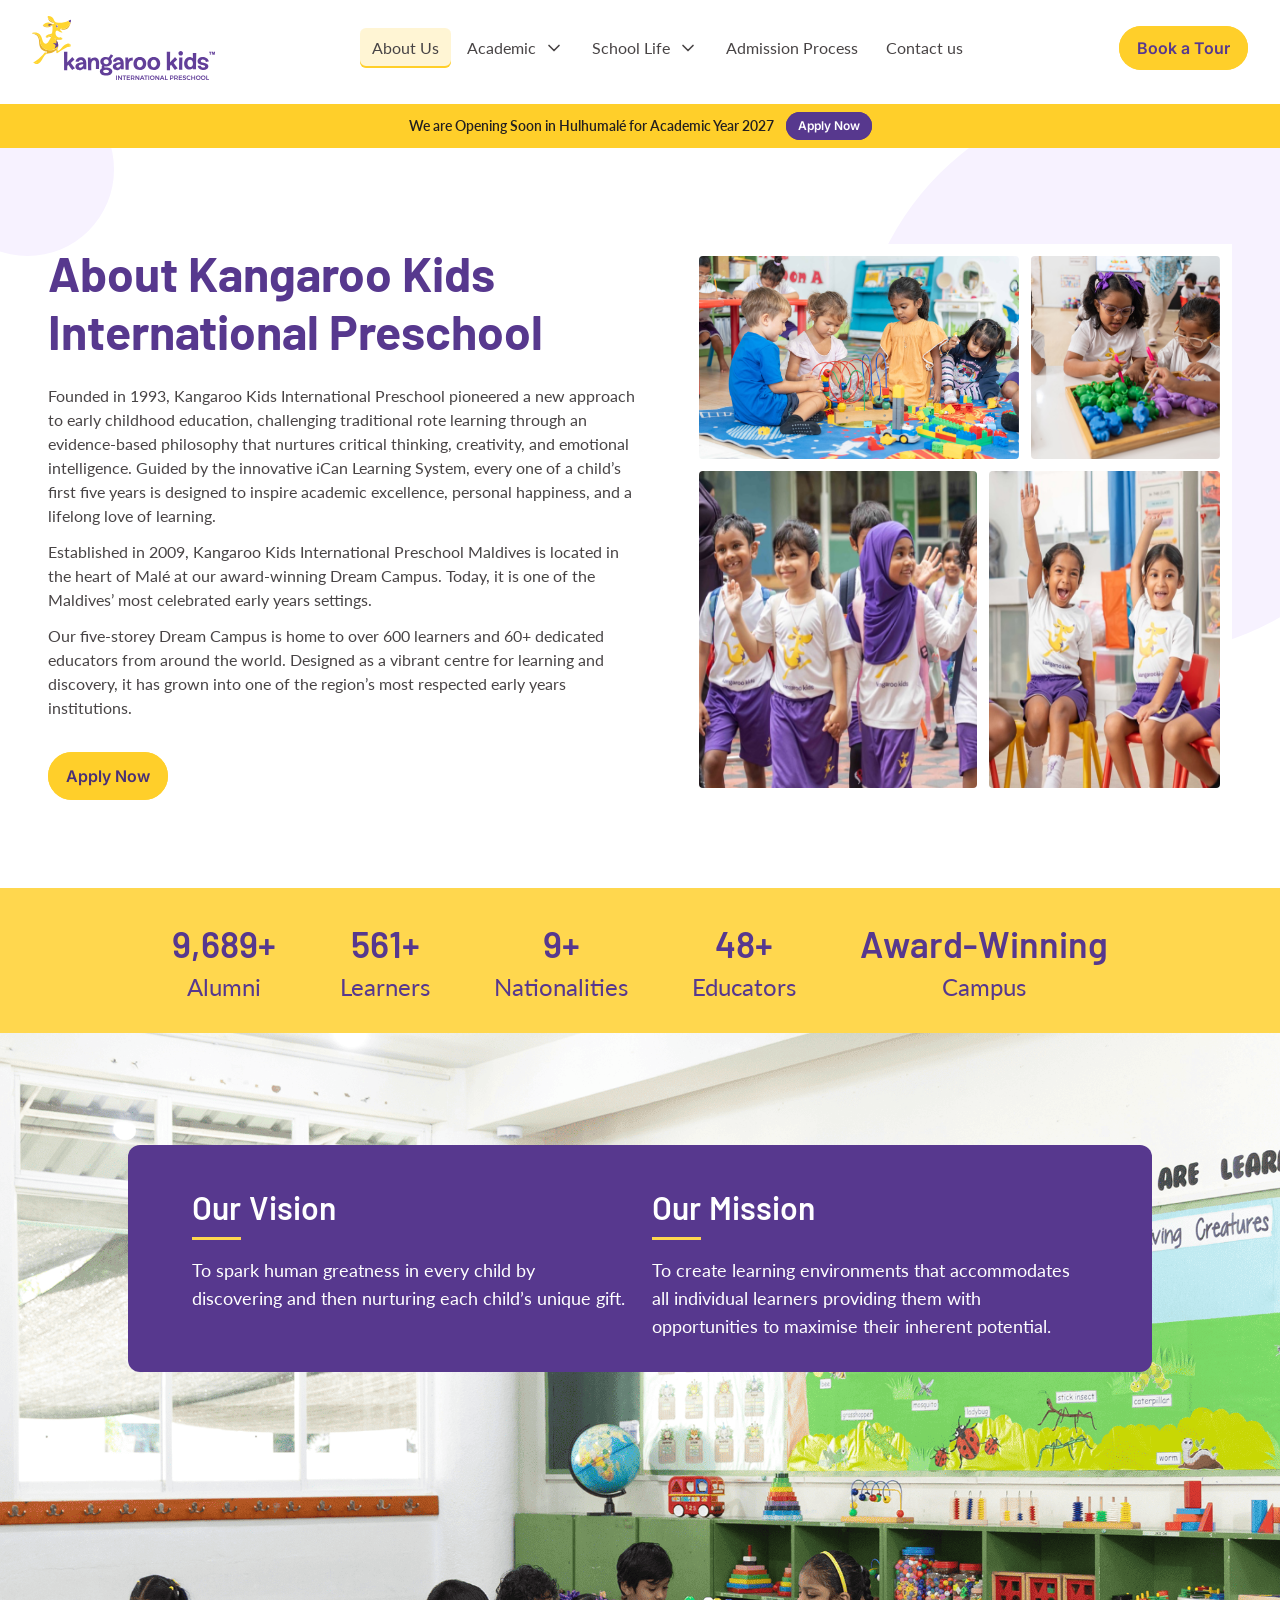
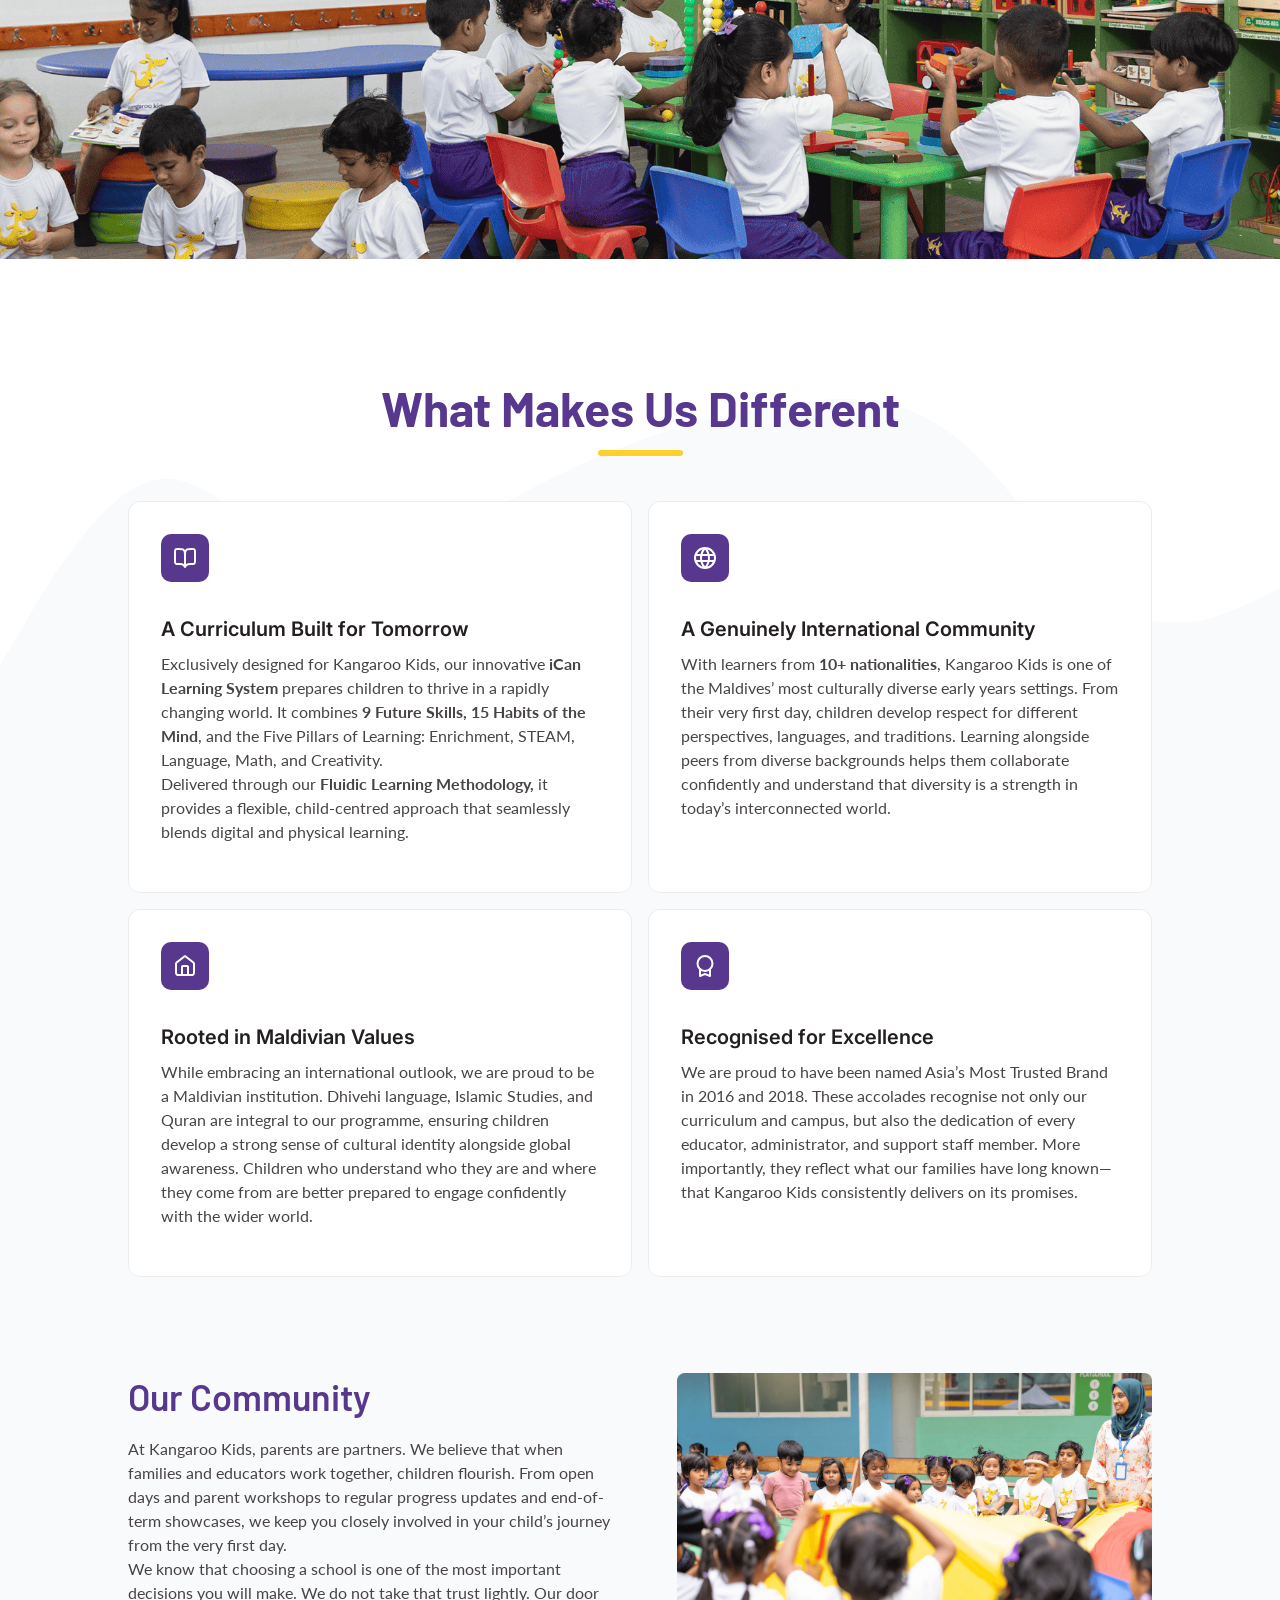
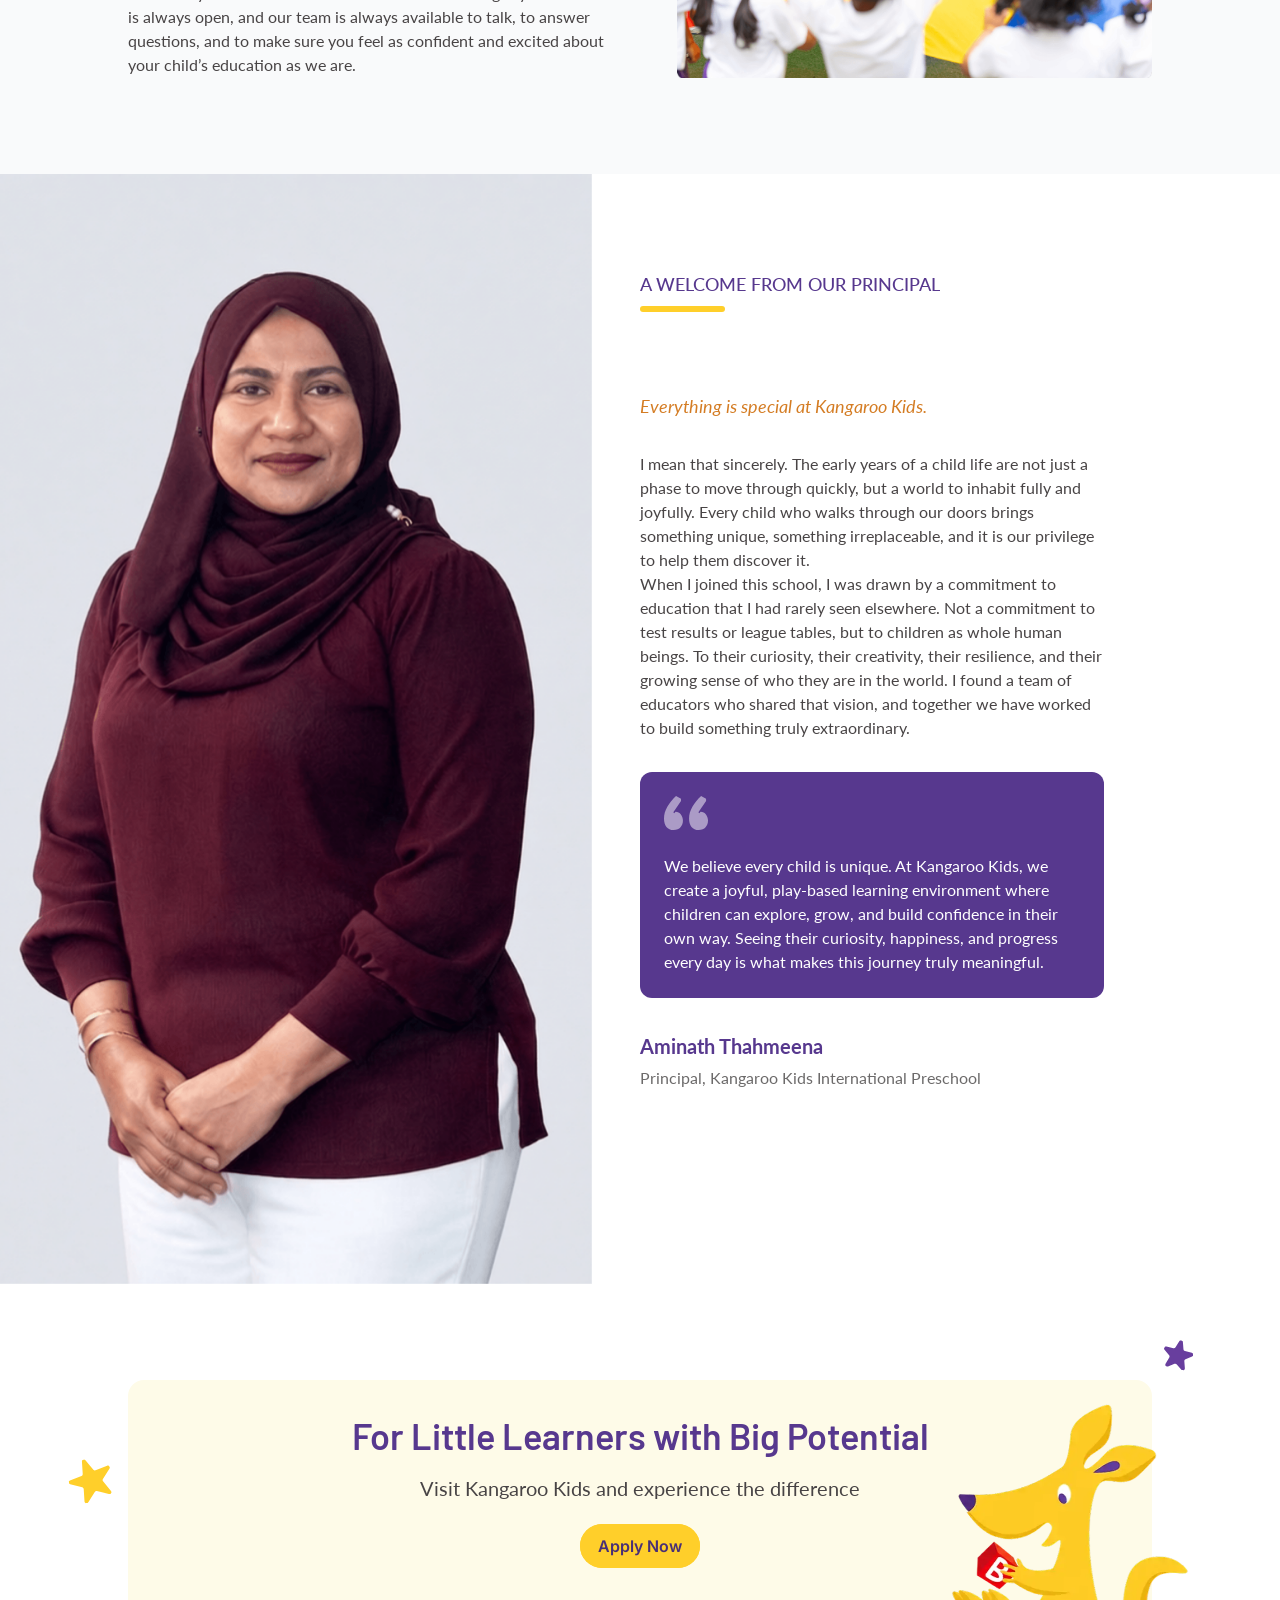
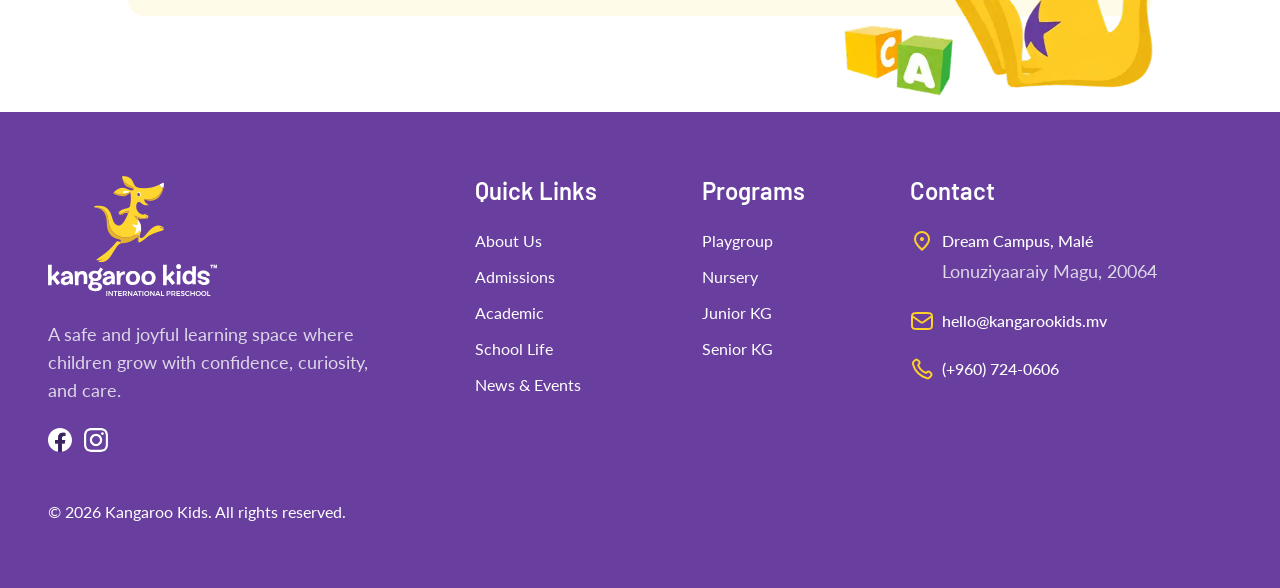
==== about.html @ 45711004 "initial commit" ====
<!doctype html>
<html lang="en">
<head>
  <meta charset="utf-8" />
  <meta name="viewport" content="width=device-width, initial-scale=1" />
  <title>About Us – Kangaroo Kids International Preschool, Maldives</title>
  <meta name="description" content="Founded in 1993, Kangaroo Kids International Preschool pioneered a new approach to early childhood education. Learn about our Maldives Dream Campus, vision and mission." />
  <link rel="preconnect" href="https://fonts.googleapis.com" />
  <link rel="preconnect" href="https://fonts.gstatic.com" crossorigin />
  <link href="https://fonts.googleapis.com/css2?family=Barlow:wght@600;700&family=Inter:wght@400;500;600&family=Lato:ital,wght@0,400;0,700;0,900;1,400&display=swap" rel="stylesheet" />
  <link rel="stylesheet" href="styles.css?v=32" />
</head>
<body>

  <!-- ============ Navbar ============ -->
  <header class="navbar">
    <a href="index.html" class="logo logo--nav logo--color" aria-label="Kangaroo Kids home">
      <span class="layer" style="inset:-0.02% 78.68% 24.99% 0"><img src="assets/group.svg" alt="" /></span>
      <span class="layer" style="inset:54.97% 0 0 17.55%"><img src="assets/group1.svg" alt="" /></span>
    </a>
    <a href="index.html" class="logo logo--nav logo--white" aria-label="Kangaroo Kids home">
      <span class="layer" style="inset:-0.02% 78.68% 24.99% 0"><img src="assets/nav-logo-white-a.svg" alt="" /></span>
      <span class="layer" style="inset:54.97% 0 0 17.55%"><img src="assets/nav-logo-white-b.svg" alt="" /></span>
    </a>
    <nav class="nav" id="primary-nav" aria-label="Primary">
      <a class="nav__item nav__item--active" href="about.html" aria-current="page">About Us</a>
      <div class="nav__dropdown">
        <button class="nav__item" type="button" aria-expanded="false" aria-controls="academic-menu">Academic<img class="nav__chev" src="assets/chevron-down.svg" width="20" height="20" alt="" /><img class="nav__chev nav__chev--white" src="assets/chevron-down-white.svg" width="20" height="20" alt="" /></button>
        <ul class="nav__menu" id="academic-menu" hidden>
          <li><a href="curriculum.html">Curriculum</a></li>
          <li><a href="programs.html">Programmes</a></li>
        </ul>
      </div>
      <div class="nav__dropdown">
        <button class="nav__item" type="button" aria-expanded="false" aria-controls="school-menu">School Life<img class="nav__chev" src="assets/chevron-down.svg" width="20" height="20" alt="" /><img class="nav__chev nav__chev--white" src="assets/chevron-down-white.svg" width="20" height="20" alt="" /></button>
        <ul class="nav__menu" id="school-menu" hidden>
          <li><a href="school-life.html">School Life</a></li>
          <li><a href="playground.html">Playground &amp; Enrichment</a></li>
        </ul>
      </div>
      <a class="nav__item" href="admissions.html">Admission Process</a>
      <a class="nav__item" href="contact.html">Contact us</a>
      <a class="btn btn--yellow btn--ui btn--nav nav__cta" href="contact.html" data-open-tour>Book a Tour</a>
    </nav>
    <div class="navbar__right">
      <a class="btn btn--yellow btn--ui btn--nav" href="contact.html" data-open-tour>Book a Tour</a>
      <button class="navbar__toggle" type="button" aria-label="Open menu" aria-expanded="false" aria-controls="primary-nav">
        <img class="icon-menu" src="assets/menu-04.svg" width="32" height="32" alt="" />
        <img class="icon-close" src="assets/nav-close.svg" width="32" height="32" alt="" />
      </button>
    </div>
  </header>

  <!-- ============ Announcement banner ============ -->
  <aside class="banner" aria-label="Announcement">
    <p>We are Opening Soon in Hulhumalé for Academic Year 2027</p>
    <a class="btn btn--purple btn--ui btn--xs" href="enrolment.html">Apply Now</a>
  </aside>

  <main>
    <!-- ============ Hero ============ -->
    <section class="ab-hero">
      <img class="blob" src="assets/ab-ellipse4.svg" width="173" height="173" alt="" style="left:-59px;top:-65px" />
      <img class="blob" src="assets/ab-ellipse5.svg" width="564" height="564" alt="" style="right:-141px;top:-57px" />
      <div class="ab-hero__inner">
        <div class="ab-hero__copy">
          <h1 class="h1">About Kangaroo Kids International Preschool</h1>
          <div class="prose prose--gap">
            <p>Founded in 1993, Kangaroo Kids International Preschool pioneered a new approach to early childhood education, challenging traditional rote learning through an evidence-based philosophy that nurtures critical thinking, creativity, and emotional intelligence. Guided by the innovative iCan Learning System, every one of a child’s first five years is designed to inspire academic excellence, personal happiness, and a lifelong love of learning.</p>
            <p>Established in 2009, Kangaroo Kids International Preschool Maldives is located in the heart of Malé at our award-winning Dream Campus. Today, it is one of the Maldives’ most celebrated early years settings.</p>
            <p>Our five-storey Dream Campus is home to over 600 learners and 60+ dedicated educators from around the world. Designed as a vibrant centre for learning and discovery, it has grown into one of the region’s most respected early years institutions.</p>
          </div>
          <a class="btn btn--yellow btn--ui btn--md" href="enrolment.html">Apply Now</a>
        </div>
        <div class="bento" aria-label="Life at Kangaroo Kids">
          <div class="bento__row" style="flex-grow:200">
            <div class="bento__cell" style="flex-grow:370"><img src="assets/frame24.png" alt="Children playing together at a classroom table" /></div>
            <div class="bento__cell" style="flex-grow:218"><img src="assets/frame49.png" alt="Children playing with colourful sorting toys" /></div>
          </div>
          <div class="bento__row" style="flex-grow:312">
            <div class="bento__cell" style="flex-grow:321"><img class="bento__crop" src="assets/about-bento3.jpg" alt="Children in school uniform at the playground" style="height:177.6%;left:-13.53%;top:-41.38%;width:259%" /></div>
            <div class="bento__cell" style="flex-grow:267"><img class="bento__crop" src="assets/about-bento4.jpg" alt="Children cheering during an outdoor activity" style="height:170.6%;left:-126.13%;top:-23.18%;width:299%" /></div>
          </div>
        </div>
      </div>
    </section>

    <!-- ============ Key numbers ============ -->
    <dl class="stats">
      <div><dd>Alumni</dd><dt>10,000+</dt></div>
      <div><dd>Learners</dd><dt>600+</dt></div>
      <div><dd>Nationalities</dd><dt>10+</dt></div>
      <div><dd>Educators</dd><dt>60+</dt></div>
      <div><dd>Campus</dd><dt>Award-Winning</dt></div>
    </dl>

    <!-- ============ Vision & mission ============ -->
    <section class="ab-vm">
      <div class="ab-vm__card wrap">
        <div>
          <h2><span>Our</span><span>Vision</span></h2>
          <p>To spark human greatness in every child by discovering and then nurturing each child’s unique gift.</p>
        </div>
        <div>
          <h2><span>Our</span><span>Mission</span></h2>
          <p>To create learning environments that accommodates all individual learners providing them with opportunities to maximise their inherent potential.</p>
        </div>
      </div>
    </section>

    <!-- ============ What makes us different ============ -->
    <section class="wave-sec ab-diff">
      <div class="wave-sec__bg"><img src="assets/ab-vector.svg" alt="" /></div>
      <div class="wrap">
        <div class="sec-head sec-head--center"><h2 class="h1">What Makes Us Different</h2></div>
        <div class="ab-diff__grid">
          <article class="fcard">
            <span class="fcard__icon"><img src="assets/ab-book-open01.svg" width="24" height="24" alt="" /></span>
            <div>
              <h3>A Curriculum Built for Tomorrow</h3>
              <div class="prose">
                <p>Exclusively designed for Kangaroo Kids, our innovative <strong>iCan Learning System</strong> prepares children to thrive in a rapidly changing world. It combines <strong>9 Future Skills, 15 Habits of the Mind</strong>, and the Five Pillars of Learning: Enrichment, STEAM, Language, Math, and Creativity.</p>
                <p>Delivered through our <strong>Fluidic Learning Methodology,</strong> it provides a flexible, child-centred approach that seamlessly blends digital and physical learning.</p>
              </div>
            </div>
          </article>
          <article class="fcard">
            <span class="fcard__icon"><img src="assets/ab-globe02.svg" width="24" height="24" alt="" /></span>
            <div>
              <h3>A Genuinely International Community</h3>
              <p>With learners from <strong>10+ nationalities</strong>, Kangaroo Kids is one of the Maldives’ most culturally diverse early years settings. From their very first day, children develop respect for different perspectives, languages, and traditions. Learning alongside peers from diverse backgrounds helps them collaborate confidently and understand that diversity is a strength in today’s interconnected world.</p>
            </div>
          </article>
          <article class="fcard">
            <span class="fcard__icon"><img src="assets/ab-home02.svg" width="24" height="24" alt="" /></span>
            <div>
              <h3>Rooted in Maldivian Values</h3>
              <p>While embracing an international outlook, we are proud to be a Maldivian institution. Dhivehi language, Islamic Studies, and Quran are integral to our programme, ensuring children develop a strong sense of cultural identity alongside global awareness. Children who understand who they are and where they come from are better prepared to engage confidently with the wider world.</p>
            </div>
          </article>
          <article class="fcard">
            <span class="fcard__icon"><img src="assets/ab-award02.svg" width="24" height="24" alt="" /></span>
            <div>
              <h3>Recognised for Excellence</h3>
              <p>We are proud to have been named Asia’s Most Trusted Brand in 2016 and 2018. These accolades recognise not only our curriculum and campus, but also the dedication of every educator, administrator, and support staff member. More importantly, they reflect what our families have long known—that Kangaroo Kids consistently delivers on its promises.</p>
            </div>
          </article>
        </div>
      </div>
    </section>

    <!-- ============ Our community ============ -->
    <section class="ab-comm">
      <div class="wrap">
        <div class="ab-comm__copy">
          <h2 class="h3">Our Community</h2>
          <div class="prose">
            <p>At Kangaroo Kids, parents are partners. We believe that when families and educators work together, children flourish. From open days and parent workshops to regular progress updates and end-of-term showcases, we keep you closely involved in your child’s journey from the very first day.</p>
            <p>We know that choosing a school is one of the most important decisions you will make. We do not take that trust lightly. Our door is always open, and our team is always available to talk, to answer questions, and to make sure you feel as confident and excited about your child’s education as we are.</p>
          </div>
        </div>
        <img src="assets/ab-rectangle10.png" width="475" height="305" alt="Parents and children together at Kangaroo Kids" loading="lazy" />
      </div>
    </section>

    <!-- ============ Welcome from the principal ============ -->
    <section class="ab-principal">
      <img class="ab-principal__photo" src="assets/ab-image3.png" alt="Aminath Thahmeena, Principal of Kangaroo Kids International Preschool" loading="lazy" />
      <div class="ab-principal__body">
        <div>
          <div class="sec-head sec-head--tight"><p class="eyebrow">A WELCOME FROM OUR PRINCIPAL</p></div>
          <h2 class="h4" style="margin-top:32px">Welcome to Kangaroo Kids</h2>
          <p class="ab-principal__tag">Everything is special at Kangaroo Kids.</p>
        </div>
        <div class="prose">
          <p>I mean that sincerely. The early years of a child life are not just a phase to move through quickly, but a world to inhabit fully and joyfully. Every child who walks through our doors brings something unique, something irreplaceable, and it is our privilege to help them discover it.</p>
          <p>When I joined this school, I was drawn by a commitment to education that I had rarely seen elsewhere. Not a commitment to test results or league tables, but to children as whole human beings. To their curiosity, their creativity, their resilience, and their growing sense of who they are in the world. I found a team of educators who shared that vision, and together we have worked to build something truly extraordinary.</p>
        </div>
        <blockquote class="ab-quote">
          <img src="assets/ab-img.svg" width="44" height="34" alt="" />
          <p>We believe every child is unique. At Kangaroo Kids, we create a joyful, play-based learning environment where children can explore, grow, and build confidence in their own way. Seeing their curiosity, happiness, and progress every day is what makes this journey truly meaningful.</p>
        </blockquote>
        <div>
          <p class="ab-principal__name">Aminath Thahmeena</p>
          <p class="ab-principal__role">Principal, Kangaroo Kids International Preschool</p>
        </div>
      </div>
    </section>

    <!-- ============ Call to action ============ -->
    <section class="cta cta--full">
      <span class="cta__star cta__star--l"><img src="assets/ab-star4.svg" alt="" /></span>
      <span class="cta__star cta__star--r"><img src="assets/ab-star5.svg" alt="" /></span>
      <div class="cta__card">
        <h2 class="h3">For Little Learners with Big Potential</h2>
        <p>Visit Kangaroo Kids and experience the difference</p>
        <a class="btn btn--yellow btn--ui btn--nav" href="enrolment.html">Apply Now</a>
        <img class="cta__kan" src="assets/ab-image4.png" width="386" height="347" alt="" />
      </div>
    </section>
  </main>

  <!-- ============ Footer ============ -->
  <footer class="footer">
    <div class="footer__top">
      <div class="footer__brand">
        <a href="index.html" class="logo logo--footer" aria-label="Kangaroo Kids home">
          <span class="layer" style="inset:0 31.32% 28.41% 27.23%"><img src="assets/group12.svg" alt="" /></span>
          <span class="layer" style="inset:73.2% 0 0 0"><img src="assets/group13.svg" alt="" /></span>
        </a>
        <p>A safe and joyful learning space where children grow with confidence, curiosity, and care.</p>
        <div class="footer__social">
          <a href="#" aria-label="Facebook"><img src="assets/social-icon.svg" width="24" height="24" alt="" /></a>
          <a href="#" aria-label="Instagram" class="footer__ig"><span class="layer" style="inset:0 0.06% 0.02% 0"><img src="assets/group14.svg" alt="" /></span></a>
        </div>
      </div>
      <nav class="footer__col" aria-label="Quick links">
        <h2>Quick Links</h2>
        <ul>
          <li><a href="about.html">About Us</a></li>
          <li><a href="admissions.html">Admissions</a></li>
          <li><a href="curriculum.html">Academic</a></li>
          <li><a href="school-life.html">School Life</a></li>
          <li><a href="index.html#news">News &amp; Events</a></li>
        </ul>
      </nav>
      <nav class="footer__col" aria-label="Programs">
        <h2>Programs</h2>
        <ul>
          <li><a href="programs.html#playschool">Playgroup</a></li>
          <li><a href="programs.html#nursery">Nursery</a></li>
          <li><a href="programs.html#junior-kg">Junior KG</a></li>
          <li><a href="programs.html#senior-kg">Senior KG</a></li>
        </ul>
      </nav>
      <div class="footer__contact">
        <h2>Contact</h2>
        <div class="contact-row">
          <img src="assets/location-on.svg" width="24" height="24" alt="" />
          <address><strong>Dream Campus, Malé</strong><span>Lonuziyaaraiy Magu, 20064</span></address>
        </div>
        <a class="contact-row" href="mailto:hello@kangarookids.mv">
          <img src="assets/mail01.svg" width="24" height="24" alt="" />
          <strong>hello@kangarookids.mv</strong>
        </a>
        <a class="contact-row" href="tel:+9607240606">
          <img src="assets/phone1.svg" width="24" height="24" alt="" />
          <strong>(+960) 724-0606</strong>
        </a>
      </div>
    </div>
    <p class="footer__copy">© 2026 Kangaroo Kids. All rights reserved.</p>
  </footer>

  <!-- ============ Book a Tour dialog ============ -->
  <dialog class="modal" id="tour-dialog" aria-labelledby="tour-title">
    <h2 class="modal__title" id="tour-title">Book a Tour</h2>
    <form class="form" data-enquiry>
      <div class="form__row">
        <div class="field"><label for="tour-first">First Name*</label><input id="tour-first" name="firstName" autocomplete="given-name" required /></div>
        <div class="field"><label for="tour-last">Last Name*</label><input id="tour-last" name="lastName" autocomplete="family-name" required /></div>
      </div>
      <div class="form__row form__row--wide">
        <div class="field"><label for="tour-email">Email Address*</label><input id="tour-email" name="email" type="email" autocomplete="email" required /></div>
        <div class="field"><label for="tour-phone">Phone Number</label><input id="tour-phone" name="phone" type="tel" autocomplete="tel" /></div>
      </div>
      <div class="field"><label for="tour-subject">Subject*</label><select id="tour-subject" name="subject" required><option selected>Book a tour</option><option>Admissions</option><option>Fees and policies</option><option>General enquiry</option></select></div>
      <div class="field"><label for="tour-message">Message*</label><textarea id="tour-message" name="message" required></textarea></div>
      <button class="btn btn--purple btn--ui btn--md" type="submit">Submit</button>
      <p class="form__status" role="status"></p>
    </form>
    <button class="modal__close" type="button" aria-label="Close"><img src="assets/x-close.svg" width="24" height="24" alt="" /></button>
  </dialog>

  <script src="script.js?v=22"></script>
</body>
</html>
---- styles.css ----
/* =========================================================
   Kangaroo Kids – design tokens (from Figma variables)
   ========================================================= */
:root {
  --brand-10: #ddd7e8;
  --brand-20: #c7bdd9;
  --brand-50: #57388e; /* primary */
  --brand-60: #492f76;
  --brand-70: #3a255f;
  --yellow-60: #ffcf2a; /* brand-yellow primary */

  --neutral-05: #ffffff;
  --neutral-10: #d3d2d2;
  --neutral-40: #6c6a6a;
  --neutral-50: #484445;
  --neutral-60: #231f20;

  --utility-brand-50: #f9f5ff;
  --utility-brand-200: #e9d7fe;
  --utility-brand-700: #6941c6;
  --utility-gray-50: #f9fafb;
  --utility-gray-200: #eaecf0;
  --border-secondary: #eaecf0;
  --btn-secondary-border: #d0d5dd;
  --fg-brand-primary-alt: #7f56d9;
  --brand-40: #8f7ab4;
  --brand-footer: #683e9e;
  --yellow-10: #fff5d4;
  --yellow-40: #ffdf71;
  --yellow-50: #fefbe8;
  --cream: #fef8ee;
  --utility-brand-100: #f4ebff;
  --border-brand: #d6bbfb;
  --ring-brand: 0 0 0 4px rgba(158, 119, 237, .24);
  --shadow-sm: drop-shadow(0 1px 1.5px rgba(16, 24, 40, .1)) drop-shadow(0 1px 1px rgba(16, 24, 40, .06));
  --content: 1024px;

  --font-display: "Barlow", system-ui, sans-serif;
  --font-body: "Lato", system-ui, sans-serif;
  --font-ui: "Inter", system-ui, sans-serif;

  --page-max: 1440px;
  --gutter: 96px;
}

*,
*::before,
*::after { box-sizing: border-box; }

html { scroll-behavior: smooth; }

body {
  margin: 0;
  background: var(--neutral-05);
  color: var(--neutral-50);
  font-family: var(--font-body);
  font-size: 16px;
  line-height: 24px;
  -webkit-font-smoothing: antialiased;
}

img { display: block; max-width: 100%; }
p { margin: 0; }
h1, h2, h3 { margin: 0; }
ul { margin: 0; padding: 0; list-style: none; }
a { color: inherit; text-decoration: none; }
button { font: inherit; color: inherit; background: none; border: 0; padding: 0; cursor: pointer; }

:focus-visible { outline: 2px solid var(--brand-50); outline-offset: 2px; }

/* =========================================================
   Buttons
   ========================================================= */
.btn {
  display: inline-flex;
  align-items: center;
  justify-content: center;
  gap: 10px;
  border: 0;
  box-shadow: inset 0 0 0 1px var(--btn-edge, transparent); /* Figma inside stroke: adds no size */
  border-radius: 99px;
  font-family: var(--font-body);
  font-weight: 700;
  white-space: nowrap;
  transition: filter .15s ease, background-color .15s ease;
}
.btn:hover { filter: brightness(0.95); }

.btn--yellow { background: var(--yellow-60); --btn-edge: var(--yellow-60); color: var(--brand-60); }
.btn--purple { background: var(--brand-50); --btn-edge: var(--brand-50); color: var(--neutral-05); }
.btn--outline { background: var(--neutral-05); --btn-edge: var(--btn-secondary-border); color: var(--brand-50); }
.btn--outline:hover { background: var(--utility-gray-50); filter: none; }

/* sizes */
.btn--sm { padding: 10px 16px; font-size: 14px; line-height: normal; gap: 4px; }
.btn--lg { padding: 16px 24px; font-size: 16px; line-height: 24px; }
.btn--md { padding: 12px 18px; font-size: 16px; line-height: 24px; }
.btn--md2 { padding: 14px 20px; font-size: 16px; line-height: 24px; gap: 6px; }
.navbar .btn--yellow { color: var(--brand-50); }
.btn--ui { font-family: var(--font-ui); font-weight: 600; }
.btn--nav { padding: 10px 18px; font-size: 16px; line-height: 24px; }
.btn--xs { padding: 8px 14px; font-size: 14px; line-height: 20px; }
.btn--line { background: transparent; --btn-edge: var(--brand-40); color: var(--brand-50); }
.btn--line:hover { background: var(--utility-brand-50); filter: none; }
/* Figma uses Inter Semibold on these yellow CTAs */
.tabs__copy .btn, .experience__copy .btn { font-family: var(--font-ui); font-weight: 600; }
.btn--block { width: 100%; }
.btn--w180 { width: 180px; }

/* =========================================================
   Logo (composed of two vector groups, positioned as in Figma)
   ========================================================= */
.logo { position: relative; display: block; overflow: hidden; flex-shrink: 0; }
.logo--nav { width: 183px; height: 64px; }
.logo--footer { width: 169px; height: 120px; }

/* Absolutely-positioned layer that holds one vector of a composed graphic */
.layer { position: absolute; display: block; }
.layer > img { position: absolute; inset: 0; width: 100%; height: 100%; max-width: none; }

/* =========================================================
   Navbar
   ========================================================= */
.navbar {
  position: sticky;
  top: 0;
  z-index: 50;
  display: flex;
  align-items: center;
  justify-content: space-between;
  gap: 24px;
  padding: 16px 32px 24px;
  background: var(--neutral-05);
}
.navbar__left { display: flex; align-items: flex-end; gap: 24px; flex: 1; min-width: 0; }
.nav { display: flex; align-items: center; gap: 4px; }
.nav__item {
  display: inline-flex;
  align-items: center;
  gap: 8px;
  padding: 8px 12px;
  border-radius: 6px;
  color: var(--neutral-50);
  font-size: 16px;
  line-height: 24px;
  white-space: nowrap;
}
.nav__item:hover { background: var(--utility-gray-50); color: var(--brand-50); }
.nav__dropdown { position: relative; }
.nav__dropdown button[aria-expanded="true"] img { transform: rotate(180deg); }
.nav__item--active, .nav__item--active:hover { background: var(--yellow-10); box-shadow: inset 0 -2px 0 var(--yellow-60); color: var(--neutral-50); }
.nav__chev--white, .nav__cta, .logo--white, .navbar__toggle .icon-close { display: none; }
.nav__menu {
  position: absolute;
  top: calc(100% + 8px);
  left: 0;
  min-width: 180px;
  padding: 6px;
  background: var(--neutral-05);
  border: 1px solid var(--border-secondary);
  border-radius: 8px;
  box-shadow: 0 12px 16px -4px rgba(16, 24, 40, .08), 0 4px 6px -2px rgba(16, 24, 40, .03);
}
.nav__menu a { display: block; white-space: nowrap; padding: 8px 10px; border-radius: 6px; color: var(--neutral-50); }
.nav__menu a:hover { background: var(--utility-brand-50); color: var(--brand-50); }

.navbar__right { display: flex; align-items: center; gap: 12px; }
.navbar__phone {
  display: inline-flex;
  align-items: center;
  gap: 8px;
  color: var(--neutral-50);
  font-weight: 500;
  white-space: nowrap;
}
.navbar__toggle { display: none; width: 32px; height: 32px; align-items: center; justify-content: center; }

/* =========================================================
   Section heads
   ========================================================= */
.section-head {
  display: flex;
  flex-direction: column;
  gap: 20px;
  max-width: 605px;
  margin: 0 auto;
  text-align: center;
}
.section-head--narrow .section-lead { max-width: 551px; margin: 0 auto; }
.section-head--wide { max-width: none; }
.section-title {
  font-family: var(--font-display);
  font-weight: 700;
  font-size: 48px;
  line-height: normal;
  color: var(--brand-60);
}
.section-title--left { text-align: left; }
.section-lead { font-size: 18px; line-height: 28px; color: var(--neutral-50); }

/* =========================================================
   Hero
   ========================================================= */
.hero {
  position: relative;
  overflow: hidden;
  /* purple band behind the bottom of the gallery (340px in Figma) */
  background: linear-gradient(to bottom, var(--neutral-05) calc(100% - 340px), var(--brand-50) 0);
  padding-bottom: 86px;
}
.hero__inner {
  position: relative;
  max-width: var(--page-max);
  margin: 0 auto;
  min-height: 519px;
  padding: 75px var(--gutter) 0;
}
.hero__copy { position: relative; z-index: 2; display: flex; flex-direction: column; gap: 32px; max-width: 615px; }
.hero__title {
  font-family: var(--font-display);
  font-weight: 700;
  font-size: 64px;
  line-height: 72px;
  color: var(--brand-60);
  margin-bottom: -12px; /* title→lead gap is 20px in Figma */
}
.hero__lead { font-size: 20px; line-height: 28px; color: var(--neutral-50); }
.hero__actions { display: flex; flex-wrap: wrap; gap: 16px; }
.hero__mascot {
  position: absolute;
  z-index: 3;
  top: 137px;
  right: 0;
  width: 605px;
  height: 605px;
  max-width: none;
  object-fit: cover;
  transform: scaleX(-1); /* mirrored in Figma */
  pointer-events: none;
}

.gallery {
  position: relative;
  z-index: 1;
  display: flex;
  align-items: center;
  justify-content: center;
  gap: 12px;
  max-width: 1418px;
  margin: 0 auto;
  padding: 0 11px;
  box-sizing: content-box;
}
.gallery--mobile { display: none; }
.gallery__col { display: flex; flex-direction: column; gap: 12px; flex: 1 1 0; max-width: 274px; min-width: 0; }
.tile { position: relative; overflow: hidden; border-radius: 16px; }
.tile--sq { aspect-ratio: 1; }
.tile--tall { aspect-ratio: 274 / 486; }
.tile img { position: absolute; inset: 0; display: block; width: 100%; height: 100%; max-width: none; object-fit: cover; object-position: center; }

/* =========================================================
   Programs
   ========================================================= */
.programs { padding-top: 96px; }
.programs .section-head { padding: 0 16px; }
.programs__band { margin-top: 64px; background: var(--yellow-60); padding: 64px 112px; }
.programs__grid {
  display: grid;
  grid-template-columns: repeat(4, minmax(0, 1fr));
  gap: 16px;
  max-width: calc(var(--page-max) - 224px);
  margin: 0 auto;
}
.program { display: flex; flex-direction: column; background: var(--neutral-05); border-radius: 12px; overflow: hidden; }
.program__media { position: relative; height: 200px; overflow: hidden; }
.program__media img { position: absolute; inset: 0; width: 100%; height: 100%; max-width: none; object-fit: cover; }
.program__media--crop img { inset: auto; object-fit: fill; }
.program__body { display: flex; flex-direction: column; gap: 24px; padding: 24px 16px; flex: 1; }
.program__body > div { display: flex; flex-direction: column; gap: 8px; }
.program__title { font-family: var(--font-display); font-weight: 600; font-size: 24px; line-height: normal; color: var(--neutral-60); }
.program__text { color: var(--neutral-40); }
.program .btn { margin-top: auto; }

.badges { display: flex; flex-wrap: wrap; gap: 8px; }
.badge {
  display: inline-flex;
  align-items: center;
  gap: 4px;
  padding: 2px 10px 2px 8px;
  box-shadow: inset 0 0 0 1px var(--badge-edge, var(--utility-gray-200)); /* Figma inside stroke */
  border-radius: 9999px;
  background: var(--utility-gray-50);
  color: var(--neutral-60);
  font-family: var(--font-ui);
  font-weight: 500;
  font-size: 14px;
  line-height: 20px;
  white-space: nowrap;
}
.badge--brand { gap: 6px; background: var(--utility-brand-50); --badge-edge: var(--utility-brand-200); color: var(--utility-brand-700); }

/* =========================================================
   Why choose us – tabs
   ========================================================= */
.why {
  position: relative;
  z-index: 1;
  max-width: var(--page-max);
  margin: 0 auto;
  padding: 64px var(--gutter) 0;
  background: var(--neutral-05);
  overflow: clip; /* Figma frame clips the illustrations at its edges */
}
.tabs { margin-top: 64px; }
.tabs__list { display: flex; gap: 12px; border-bottom: 1px solid var(--border-secondary); }
.tabs__tab {
  flex: 1 1 0;
  padding: 0 4px 12px;
  margin-bottom: -1px;
  border-bottom: 2px solid transparent;
  color: var(--neutral-40);
  font-size: 18px;
  line-height: 32px;
  white-space: nowrap;
}
.tabs__tab:hover { color: var(--brand-50); }
.tabs__tab[aria-selected="true"] { border-bottom-color: var(--brand-50); color: var(--brand-50); font-weight: 700; }
.tabs__panel { display: flex; align-items: center; justify-content: center; gap: 64px; max-width: 1178px; margin: 0 auto; }
.tabs__panel[hidden] { display: none; }
.tabs__copy { flex: 0 1 504px; min-width: 0; display: flex; flex-direction: column; align-items: flex-start; gap: 32px; align-self: stretch; padding: 72px 0; position: relative; z-index: 1; /* above art layers that bleed left */ }
.tabs__title { font-family: var(--font-display); font-weight: 600; font-size: 36px; line-height: normal; color: var(--neutral-60); margin-bottom: -16px; }
.tabs__text { display: flex; flex-direction: column; gap: 12px; color: var(--neutral-50); }
.btn--w200 { width: 200px; }

/* Layered illustration (608×608 canvas in Figma; every layer is positioned in % so it scales) */
.art { position: relative; flex: 0 1 608px; aspect-ratio: 1; min-width: 0; container-type: inline-size; }
.art--white { background: var(--neutral-05); }
.art > * { position: absolute; display: block; }
.art__rect { background: var(--brand-70); border-radius: 5.291cqw; /* 32.17px at 608px */ }
.art__layer { overflow: visible; }
.art__fill { position: absolute; display: block; }
.art__fill > img, .art__rot-inner > img { display: block; width: 100%; height: 100%; max-width: none; }
.art__kangaroo { left: 0; width: 100%; height: 100%; max-width: none; object-fit: cover; pointer-events: none; }
.art__rot { display: flex; align-items: center; justify-content: center; }
.art__rot-inner { position: relative; flex: none; }

/* =========================================================
   Learning experience
   ========================================================= */
.experience {
  position: relative;
  max-width: var(--page-max);
  margin: 0 auto;
  display: flex;
  align-items: stretch;
  gap: 64px;
  padding: 64px var(--gutter);
  background: var(--neutral-05);
}
.experience__media { position: relative; flex: 0 0 533px; border-radius: 8px; overflow: hidden; }
.experience__media img { position: absolute; max-width: none; }
.experience__copy { flex: 1; min-width: 0; display: flex; flex-direction: column; align-items: flex-start; gap: 32px; }
.experience__head { display: flex; flex-direction: column; gap: 24px; }
.experience__lead { font-weight: 500; font-size: 24px; line-height: 32px; color: var(--neutral-60); }
.experience__text { display: flex; flex-direction: column; gap: 12px; color: var(--neutral-50); }

/* =========================================================
   Features
   ========================================================= */
.features {
  max-width: var(--page-max);
  margin: 0 auto;
  padding: 64px var(--gutter);
  display: grid;
  grid-template-columns: repeat(3, minmax(0, 1fr));
  gap: 48px 32px;
}
.feature { display: flex; flex-direction: column; gap: 20px; }
.feature__title { font-family: var(--font-display); font-weight: 600; font-size: 20px; line-height: 24px; color: var(--neutral-60); margin-bottom: -12px; }
.feature__text { color: var(--neutral-50); }
.ficon { position: relative; width: 64px; height: 64px; overflow: hidden; flex-shrink: 0; }

/* =========================================================
   Testimonials
   ========================================================= */
.testimonials {
  background: var(--yellow-60);
  padding: 64px var(--gutter);
  display: flex;
  flex-direction: column;
  align-items: center;
  gap: 32px;
}
.testimonials .section-head { margin-bottom: 16px; }
.carousel { position: relative; width: 100%; max-width: calc(var(--page-max) - 2 * var(--gutter)); }
.carousel__track {
  display: flex;
  gap: 19px;
  overflow-x: auto;
  scroll-snap-type: x mandatory;
  scrollbar-width: none;
  padding: 2px;
  margin: -2px;
}
.carousel__track::-webkit-scrollbar { display: none; }
.carousel__arrow {
  position: absolute;
  top: 50%;
  transform: translateY(-50%);
  width: 24px;
  height: 24px;
}
.carousel__arrow--prev { left: -40px; }
.carousel__arrow--next { right: -40px; }
.carousel__arrow:disabled { opacity: .35; cursor: default; }

.quote {
  flex: 0 0 calc((100% - 38px) / 3);
  scroll-snap-align: start;
  margin: 0;
  display: flex;
  flex-direction: column;
  gap: 24px;
  padding: 24px;
  background: var(--neutral-05);
  border: 1px solid rgba(0, 0, 0, .1);
  border-radius: 8px;
  filter: drop-shadow(0 1px 1.5px rgba(0, 0, 0, .1)) drop-shadow(0 1px 1px rgba(0, 0, 0, .1));
}
.quote blockquote { margin: -8px 0 0; font-style: italic; color: rgba(10, 10, 10, .8); }
.stars { display: flex; gap: 4px; margin-top: -8px; }
.quote__author { display: flex; align-items: center; gap: 12px; margin-top: auto; }
.quote__author strong { display: block; font-weight: 400; color: #0a0a0a; }
.quote__author small { display: block; font-size: 14px; line-height: 20px; color: #717182; }
.avatar {
  display: inline-flex;
  align-items: center;
  justify-content: center;
  flex: 0 0 48px;
  height: 48px;
  border-radius: 50%;
  background: var(--brand-50);
  color: #fff;
  font-family: var(--font-display);
  font-weight: 600;
  font-size: 24px;
}

.dots { display: flex; gap: 12px; justify-content: center; }
.dot { width: 8px; height: 8px; border-radius: 9999px; background: var(--neutral-05); }
.dot[aria-current] { background: var(--fg-brand-primary-alt); }

.testimonials__cta { display: flex; flex-direction: column; align-items: center; gap: 16px; margin-top: 16px; color: var(--neutral-60); text-align: center; }

/* =========================================================
   Footer
   ========================================================= */
.footer { background: var(--brand-footer); padding: 64px var(--gutter); }
.footer__top,
.footer__copy { max-width: calc(var(--page-max) - 2 * var(--gutter)); margin: 0 auto; }
.footer__top { display: flex; justify-content: space-between; align-items: flex-start; gap: 32px; }
.footer__brand { width: 322px; display: flex; flex-direction: column; gap: 24px; color: var(--brand-10); font-size: 18px; line-height: 28px; }
.footer__social { display: flex; gap: 12px; }
.footer__social a { display: block; width: 24px; height: 24px; }
.footer__ig { position: relative; overflow: hidden; }
.footer h2 { font-family: var(--font-display); font-weight: 600; font-size: 24px; line-height: normal; color: var(--neutral-05); }
.footer__col { display: flex; flex-direction: column; gap: 24px; }
.footer__col ul { display: flex; flex-direction: column; gap: 12px; color: var(--neutral-05); }
.footer__col a:hover, .contact-row:hover strong { text-decoration: underline; }
.footer__contact { width: 322px; display: flex; flex-direction: column; gap: 24px; }
.contact-row { display: flex; align-items: flex-start; gap: 8px; color: var(--neutral-05); }
.contact-row img { flex-shrink: 0; }
.contact-row strong { font-weight: 500; }
.contact-row address { display: flex; flex-direction: column; gap: 4px; font-style: normal; }
.contact-row address span { color: var(--brand-10); font-size: 18px; line-height: 28px; }
.footer__copy { margin-top: 48px; font-size: 16px; line-height: 24px; color: var(--neutral-05); }

/* =========================================================
   Responsive
   ========================================================= */
@media (max-width: 1280px) {
  :root { --gutter: 48px; }
  .hero__mascot { width: 46vw; height: 46vw; top: 160px; }
  .programs__band { padding: 64px var(--gutter); }
  .programs__grid { grid-template-columns: repeat(2, minmax(0, 1fr)); }
  .tabs__panel { gap: 40px; }
  .experience__media { flex-basis: 40%; }
  .carousel { max-width: calc(100% - 64px); }
}

@media (max-width: 1100px) {
  /* Mobile menu: purple sheet with white logo (Figma "Navbar / Mobile, open") */
  .navbar { align-items: center; padding: 12px 24px; }
  .navbar__toggle { display: inline-flex; }
  .navbar__right .btn--nav { display: none; }
  .navbar.is-open { background: var(--brand-footer); }
  .navbar.is-open .logo--color, .navbar.is-open .navbar__toggle .icon-menu { display: none; }
  .navbar.is-open .logo--white, .navbar.is-open .navbar__toggle .icon-close { display: block; }
  .nav {
    /* open menu fills the screen below the header (--nav-h is set from the header's height in script.js) */
    position: fixed;
    top: var(--nav-h, 72px);
    left: 0;
    right: 0;
    bottom: 0;
    display: flex;
    flex-direction: column;
    align-items: stretch;
    gap: 4px;
    padding: 24px 16px 32px;
    background: var(--brand-footer);
    overflow-y: auto;
    overscroll-behavior: contain;
    /* closed: invisible and not clickable/focusable; the open/close is animated below */
    visibility: hidden;
    pointer-events: none;
    opacity: 0;
    clip-path: inset(0 0 100% 0);
    transition: opacity .25s ease, clip-path .45s cubic-bezier(.22, .61, .36, 1), visibility 0s linear .45s;
  }
  html.nav-open { overflow: hidden; }
  .nav.is-open {
    visibility: visible;
    pointer-events: auto;
    opacity: 1;
    clip-path: inset(0 0 0 0);
    transition: opacity .2s ease, clip-path .5s cubic-bezier(.22, .61, .36, 1), visibility 0s;
  }
  /* menu items drop in one after another once the panel is opening */
  .nav > * { opacity: 0; translate: 0 -14px; transition: opacity .2s ease, translate .2s ease; }
  .nav.is-open > * { opacity: 1; translate: 0 0; transition: opacity .4s ease calc(var(--n, 0) * 60ms + .15s), translate .5s cubic-bezier(.22, .61, .36, 1) calc(var(--n, 0) * 60ms + .15s); }
  .nav > :nth-child(1) { --n: 0; } .nav > :nth-child(2) { --n: 1; } .nav > :nth-child(3) { --n: 2; }
  .nav > :nth-child(4) { --n: 3; } .nav > :nth-child(5) { --n: 4; } .nav > :nth-child(6) { --n: 5; }
  .navbar { transition: background-color .3s ease; }
  .nav__item, .nav__item:hover { width: 100%; background: none; box-shadow: none; color: var(--neutral-05); font-weight: 500; font-size: 20px; line-height: 28px; }
  .nav__item--active { text-decoration: underline; text-decoration-color: var(--yellow-60); text-underline-offset: 6px; }
  .nav__chev { display: none; }
  .nav__chev--white { display: block; }
  .nav__menu { position: static; min-width: 0; background: none; box-shadow: none; border: 0; padding: 0 0 4px 24px; }
  .nav__menu a, .nav__menu a:hover { background: none; color: var(--brand-10); font-size: 18px; line-height: 28px; }
  .nav__cta { display: inline-flex; margin-top: 20px; width: 100%; }
  .features { grid-template-columns: repeat(2, minmax(0, 1fr)); }
  .footer__top { flex-wrap: wrap; }
  .footer__brand, .footer__contact { width: 100%; max-width: 322px; }
}

@media (max-width: 860px) {
  :root { --gutter: 24px; }
  .hero { background: linear-gradient(to bottom, var(--neutral-05) calc(100% - 160px), var(--brand-50) 0); padding-bottom: 40px; }
  .hero__inner { min-height: 0; padding-top: 48px; padding-bottom: 32px; }
  .hero__title { font-size: 44px; line-height: 50px; }
  .hero__lead { font-size: 18px; }
  .hero__mascot { position: relative; top: auto; right: auto; width: 60%; height: auto; aspect-ratio: 1; margin: 16px 0 -15% auto; }
  .gallery { gap: 6px; padding: 0 6px; }
  .gallery__col { gap: 6px; }
  .tile { border-radius: 10px; }
  .section-title { font-size: 36px; }
  .tabs__list { overflow-x: auto; }
  .tabs__tab { font-size: 16px; }
  .experience { flex-direction: column-reverse; gap: 32px; }
  .tabs__panel { flex-direction: column; gap: 0; }
  .tabs__copy { flex: none; width: 100%; padding: 32px 0 8px; }
  .art { flex: none; width: 100%; max-width: 608px; }
  .tabs__title { font-size: 28px; }
  .experience { flex-direction: column; }
  .experience__media { flex-basis: auto; width: 100%; aspect-ratio: 533 / 420; }
  .experience__lead { font-size: 20px; line-height: 28px; }
  .quote { flex-basis: 100%; }
  .carousel { max-width: 100%; }
  .carousel__arrow { display: none; }
}

/* =========================================================
   Mobile – from the Figma "Mobile home page" frame (412px)
   Sections that only exist on desktop (testimonials, footer)
   keep the responsive rules above.
   ========================================================= */
@media (max-width: 640px) {
  :root { --gutter: 16px; }

  /* Navbar */
  .navbar { padding: 16px; align-items: center; }
  .logo--nav { width: 114px; height: 40px; }
  .navbar__right { gap: 12px; }

  /* Hero */
  .hero { background: linear-gradient(to bottom, var(--neutral-05) calc(100% - 395px), var(--brand-50) 0); padding-bottom: 72px; }
  .hero__inner { padding: 48px 16px 0; }
  .hero__copy { gap: 32px; }
  .hero__title { font-size: 36px; line-height: 44px; }
  .hero__lead { display: flex; flex-direction: column; gap: 28px; font-size: 18px; line-height: 28px; }
  .hero__actions { flex-direction: column; gap: 16px; }
  .hero__actions .btn { width: 100%; padding: 10px 16px; gap: 6px; font-family: var(--font-ui); font-weight: 600; }
  .hero__actions .btn img { width: 20px; height: 20px; }
  .hero__mascot { display: none; }
  .gallery--desktop { display: none; }
  .gallery--mobile { display: flex; gap: 8px; height: 480px; max-width: none; margin-top: 48px; padding: 0 16px; box-sizing: border-box; }
  .gallery--mobile .gallery__col { gap: 8px; max-width: none; }
  .gallery--mobile .tile { border-radius: 7.792px; }
  .gallery--mobile .tile--tall { aspect-ratio: 121.333 / 236.681; }

  /* Section headings (programs + why) */
  .programs .section-title, .why .section-title { font-weight: 600; font-size: 32px; line-height: 40px; }
  .programs .section-lead, .why .section-lead { font-size: 16px; line-height: 24px; }

  /* Programs: horizontal scroller of 320px cards */
  .programs { padding-top: 48px; }
  /* Figma: cards start 44px under the heading; the yellow only begins 125px
     below the card tops and runs 120px past their bottoms. */
  .programs__band {
    --band-p: 0; /* 0→1 as the band scrolls away (set by script.js): yellow fades to white */
    display: flow-root; /* keep the grid's negative margin inside the band */
    margin-top: 44px;
    padding: 0 16px 120px;
    background: linear-gradient(to bottom,
      transparent 125px,
      color-mix(in srgb, var(--yellow-60), var(--neutral-05) calc(var(--band-p) * 100%)) 125px);
  }
  .programs__grid {
    display: flex;
    gap: 16px;
    margin: -24px -16px;   /* room for the card shadow without shifting layout */
    padding: 24px 16px;
    overflow-x: auto;
    scroll-snap-type: x mandatory;
    scroll-padding: 0 16px;
    scrollbar-width: none;
  }
  .programs__grid::-webkit-scrollbar { display: none; }
  .program { flex: 0 0 320px; scroll-snap-align: start; }
  /* Once the band turns white the cards need an edge, so a soft shadow fades in */
  .programs__band .program {
    box-shadow: 0 12px 32px -8px rgba(16, 24, 40, calc(var(--band-p) * .18)),
                0 0 0 1px rgba(16, 24, 40, calc(var(--band-p) * .06));
  }
  /* Playgroup photo is a plain cover crop in the mobile design */
  .program__media--crop .layer { inset: 0 !important; width: 100% !important; height: 100% !important; }
  .program__media--crop .layer > img { object-fit: cover; }

  /* Why choose us: illustration on top, centred copy */
  .why { padding: 48px 0 32px; }
  .why .section-head { padding: 0 16px; }
  .tabs { margin-top: 24px; }
  .tabs__list { padding: 0 16px; overflow-x: auto; scrollbar-width: none; }
  .tabs__list::-webkit-scrollbar { display: none; }
  .tabs__tab { flex: none; font-size: 14px; }
  .tabs__tab[aria-selected="true"] { border-bottom-width: 2px; }
  .tabs__panel { flex-direction: column; align-items: stretch; gap: 24px; padding-top: 24px; }
  /* 221px art inside a 240×184.5 box, centred; the kangaroo overhangs the box bottom */
  .art { order: -1; flex: none; width: 221.359px; max-width: none; margin: 0 auto -36.859px calc(50% - 120px); }
  .tabs__copy { padding: 0 16px; gap: 24px; align-items: stretch; text-align: center; }
  .tabs__title { font-size: 24px; line-height: 36px; margin-bottom: 0; padding: 0 16px; text-wrap: balance; }
  .tabs__text { padding: 0 16px; }
  .tabs__copy .btn { width: 100%; padding: 10px 14px; font-size: 14px; line-height: 20px; }

  /* Learning experience: heading, photo, text, button */
  .experience { flex-direction: column; gap: 32px; padding: 32px 16px; }
  .experience__copy { display: contents; }
  .experience__head { order: 1; gap: 16px; }
  .experience__head .section-title { font-weight: 600; font-size: 24px; line-height: normal; }
  .experience__lead { font-size: 16px; line-height: 24px; }
  .experience__media { order: 2; flex: none; width: 100%; aspect-ratio: 16 / 9; }
  .experience__media img { inset: 0 !important; width: 100% !important; height: 100% !important; object-fit: cover; }
  .experience__text { order: 3; }
  .experience__copy > .btn { order: 4; width: 100%; padding: 10px 14px; gap: 4px; font-size: 14px; line-height: 20px; }

  /* Features: one column, 40px icons */
  .features { grid-template-columns: 1fr; gap: 32px; padding: 32px 16px 64px; }
  .ficon { width: 40px; height: 40px; }

  /* Desktop-only sections keep their responsive layout */
  .footer__top { flex-direction: column; }
}

/* =========================================================
   Reveal animations (attributes/classes added by script.js)
   - Hero: plays on page load, photos fade in one by one
   - Other sections: play when scrolled into view
   Uses the individual `translate`/`scale` properties so an
   element's own `transform` (e.g. the mirrored mascot) is kept.
   ========================================================= */
@keyframes kk-reveal {
  from { opacity: 0; translate: var(--rx, 0) var(--ry, 48px); scale: var(--rs, 1); }
  to   { opacity: 1; translate: 0 0; scale: 1; }
}
@keyframes kk-fade { from { opacity: 0; } to { opacity: 1; } }
@keyframes kk-img-zoom { from { scale: 1.15; } to { scale: 1; } }
@keyframes kk-hop   { 0%, 100% { translate: 0 0; } 50% { translate: 0 -14px; } }

.reveal-ready [data-reveal]:not(.is-visible) { opacity: 0; }
.reveal-ready [data-reveal].is-visible {
  /* opacity eases plainly; the movement has a small playful overshoot */
  animation:
    kk-fade var(--fade-dur, .6s) ease-out var(--reveal-delay, 0ms) both,
    kk-reveal var(--reveal-dur, .9s) cubic-bezier(.34, 1.45, .64, 1) var(--reveal-delay, 0ms) both;
}
/* Photos take their time: slower fade and movement than text and cards */
.pg-hero__img[data-reveal], .pr-hero__img[data-reveal], .pr-approach img[data-reveal], .tile[data-reveal], .bento__cell[data-reveal], .tabs__media[data-reveal], .experience__media[data-reveal] { --fade-dur: 1.2s; --reveal-dur: 1.6s; }
[data-reveal="up"]    { --ry: 48px; }
[data-reveal="down"]  { --ry: -48px; }
[data-reveal="left"]  { --rx: -56px; --ry: 0px; }
[data-reveal="right"] { --rx: 56px;  --ry: 0px; }
[data-reveal="zoom"]  { --ry: 0px; --rs: .85; }
[data-reveal="pop"]   { --ry: 36px; --rs: .9; }
[data-reveal="word"]  { --ry: .55em; display: inline-block; }

/* Hero photos: zoom settles while the tile fades in */
.reveal-ready .tile.is-visible img, .reveal-ready .bento__cell.is-visible img { animation: kk-img-zoom 2s cubic-bezier(.22, .61, .36, 1) var(--reveal-delay, 0ms) both; }

/* Mascot: pops in, then keeps hopping */
.reveal-ready .hero__mascot.is-visible {
  animation:
    kk-fade .6s ease-out var(--reveal-delay, 0ms) both,
    kk-reveal .9s cubic-bezier(.34, 1.45, .64, 1) var(--reveal-delay, 0ms) both,
    kk-hop 3.2s ease-in-out 1.4s infinite;
}

@media (prefers-reduced-motion: reduce) {
  .reveal-ready [data-reveal], .reveal-ready [data-reveal].is-visible,
  .reveal-ready .tile img, .reveal-ready .hero__mascot {
    opacity: 1 !important; animation: none !important;
  }
}

/* ---- Photo bento (About hero) ---- */
.bento { flex: 0 0 624px; min-width: 0; display: flex; flex-direction: column; gap: 12px; padding: 12px; background: var(--neutral-05); overflow: clip; }
.bento__row { flex: 1 1 0; min-height: 0; display: flex; gap: 12px; }
.bento__cell { flex-basis: 0; min-width: 0; position: relative; overflow: hidden; border-radius: 4px; }
.bento__cell img { position: absolute; inset: 0; width: 100%; height: 100%; max-width: none; object-fit: cover; }
.bento__cell img.bento__crop { inset: auto; object-fit: fill; }

/* =========================================================
   Shared pieces for the inner pages (Figma "Ready For Dev")
   ========================================================= */
.sr-only { position: absolute; width: 1px; height: 1px; overflow: hidden; clip-path: inset(50%); white-space: nowrap; }
.wrap { width: 100%; max-width: var(--content); margin-inline: auto; }
.sec { position: relative; padding: 96px var(--gutter); background: var(--neutral-05); }
.sec--cream { background: var(--cream); }
.sec--clip { overflow: clip; }

/* Heading with the short yellow rule underneath */
.sec-head { display: flex; flex-direction: column; align-items: flex-start; gap: 13px; }
.sec-head::after { content: ""; width: 85px; height: 6px; border-radius: 99px; background: var(--yellow-60); }
.sec-head--center { align-items: center; text-align: center; }
.sec-head--plain::after { content: none; }
.h1 { font-family: var(--font-display); font-weight: 700; font-size: 48px; line-height: normal; color: var(--brand-50); }
.h3 { font-family: var(--font-display); font-weight: 600; font-size: 36px; line-height: 48px; color: var(--brand-50); }
.h4 { font-family: var(--font-display); font-weight: 600; font-size: 32px; line-height: 40px; color: var(--brand-50); }
.h5 { font-family: var(--font-display); font-weight: 600; font-size: 24px; line-height: normal; color: var(--brand-50); }
.p1 { font-size: 18px; line-height: 28px; }
.prose { display: flex; flex-direction: column; color: var(--neutral-50); }
.prose--gap { gap: 12px; }
.prose--break { gap: 24px; }
.prose ul { list-style: disc; padding-left: 24px; }
.btn-row { display: flex; flex-wrap: wrap; gap: 12px; }

/* Soft decorative circles behind the heroes */
.blob { position: absolute; z-index: 0; max-width: none; pointer-events: none; }

/* Announcement banner (home) */
.banner { position: sticky; top: var(--nav-h, 104px); z-index: 40; display: flex; flex-wrap: wrap; align-items: center; justify-content: center; gap: 12px; padding: 8px 12px; background: var(--yellow-60); color: var(--neutral-60); font-family: var(--font-body, Lato, sans-serif); font-weight: 600; font-size: 14px; line-height: 20px; text-align: center; }
.banner p { margin: 0; }
.banner .btn { padding: 6px 12px; font-size: 12px; line-height: 16px; border-radius: 99px; }
@media (max-width: 640px) {
  /* Figma mobile: text on the left, "Apply Now" pill on the right, one row (≈64px tall) */
  .banner { flex-wrap: nowrap; justify-content: space-between; gap: 16px; padding: 12px 16px; text-align: left; }
  .banner p { flex: 1 1 auto; min-width: 0; }
  .banner .btn { flex: none; padding: 8px 14px; font-size: 12px; line-height: 16px; white-space: nowrap; }
}

/* Split hero: copy on the left, picture on the right */
.pg-hero { position: relative; overflow: clip; background: var(--neutral-05); }
.pg-hero__inner { position: relative; z-index: 1; display: flex; align-items: center; justify-content: space-between; gap: 48px; max-width: var(--page-max); margin: 0 auto; padding: 61px var(--gutter) 0; min-height: 538px; }
.pg-hero__inner--narrow { max-width: calc(var(--content) + 2 * var(--gutter)); }
.pg-hero__copy { flex: 0 1 460px; min-width: 0; display: flex; flex-direction: column; align-items: flex-start; gap: 24px; }
.pg-hero__copy .btn, .pg-hero__copy .btn-row { margin-top: 8px; }
.pg-hero__lead { display: flex; flex-direction: column; gap: 12px; font-size: 18px; line-height: 28px; color: var(--neutral-50); }
.pg-hero__img { flex: 0 1 auto; min-width: 0; height: auto; object-fit: cover; }

/* Cards */
.card { display: flex; flex-direction: column; gap: 32px; padding: 16px; background: var(--neutral-05); border: 1px solid var(--border-secondary); border-radius: 12px; filter: var(--shadow-sm); }
.card__img { width: 100%; aspect-ratio: 16 / 9; object-fit: cover; border-radius: 10px; }
.card__body { display: flex; flex-direction: column; gap: 12px; }
.card__text { color: var(--neutral-40); }
.card--sm { gap: 16px; padding: 12px 12px 24px; border-radius: 10px; }
.card--sm .card__img { border-radius: 8px; }
.card--sm .h5, .card--lg .h5 { font-size: 20px; line-height: 24px; }
.card--lg { gap: 16px; padding: 24px; border-radius: 16px; }
.card--lg .card__img { border-radius: 12px; }
.card-grid { display: grid; gap: 24px; }
.card-grid--3 { grid-template-columns: repeat(3, minmax(0, 1fr)); }
.card-grid--2 { grid-template-columns: repeat(2, minmax(0, 1fr)); gap: 16px; }
.card-grid--4 { grid-template-columns: repeat(4, minmax(0, 1fr)); gap: 16px; }
.card-grid--tight { gap: 24px 16px; }
/* 5 cards: 3 + 2 centred */
.card-grid--center { display: flex; flex-wrap: wrap; justify-content: center; }
.card-grid--center > .card { flex: 0 1 calc((100% - 48px) / 3); }

/* Yellow band with tilted squares peeking in from both edges */
.band { position: relative; overflow: clip; display: flex; flex-direction: column; align-items: center; gap: 48px; padding: 64px var(--gutter); background: var(--yellow-60); }
.band--slim { padding-block: 32px; }
.band::before, .band::after { content: ""; position: absolute; top: var(--sq-top, 45px); width: 148.774px; height: 148.774px; border-radius: 12px; background: var(--yellow-40); rotate: 37.67deg; }
.band::before { left: -74px; }
.band::after { right: -74px; top: var(--sq-top-r, var(--sq-top, 45px)); }
.band > * { position: relative; z-index: 1; }
.band__copy { display: flex; flex-direction: column; align-items: center; gap: 16px; max-width: var(--content); text-align: center; }
.band__copy .h3 { color: var(--brand-60); }
.band__copy p { max-width: 768px; color: var(--neutral-50); }

/* Sections whose background switches colour along a wave */
.wave-sec { position: relative; padding: 120px var(--gutter) 48px; background: var(--neutral-05); }
.wave-sec__bg { position: absolute; inset: var(--wave-top, 140px) 0 0; display: flex; flex-direction: column; pointer-events: none; }
.wave-sec__bg img { width: 100%; height: auto; aspect-ratio: 1440 / 386; max-width: none; scale: -1 1; }
.wave-sec__bg::after { content: ""; flex: 1; margin-top: -32px; background: var(--utility-gray-50); }
.wave-sec--down { background: linear-gradient(var(--utility-gray-50) 660px, var(--neutral-05) 0); }
.wave-sec--down .wave-sec__bg { inset: 635px 0 auto; }
.wave-sec--down .wave-sec__bg img { scale: 1 -1; }
.wave-sec--down .wave-sec__bg::after { content: none; }
.wave-sec > .wrap { position: relative; z-index: 1; }

/* Vertical "pill" tabs with a detail panel (What Children Learn / How to Apply) */
.vtabs { display: flex; align-items: flex-start; gap: 32px; padding: 32px; background: var(--neutral-05); border: 1px solid var(--border-secondary); border-radius: 24px; filter: var(--shadow-sm); }
.vtabs__list { flex: 0 0 280px; display: flex; flex-direction: column; gap: 12px; }
.vtabs__tab { display: flex; align-items: center; gap: 16px; width: 100%; padding: 11px 16px; background: var(--neutral-05); border: 1px solid var(--border-secondary); border-radius: 10px; color: var(--neutral-50); font-family: var(--font-display); font-weight: 600; font-size: 16px; line-height: normal; text-align: left; transition: background-color .15s ease, border-color .15s ease; }
.vtabs__tab span { flex: 1; min-width: 0; }
.vtabs__tab img, .vtabs__tab .vtabs__icon { flex: none; width: 32px; height: 32px; object-fit: cover; }
.vtabs__icon { position: relative; overflow: hidden; }
.vtabs__tab:hover { border-color: var(--border-brand); }
.vtabs__tab[aria-selected="true"] { background: var(--utility-brand-50); border-color: var(--border-brand); box-shadow: var(--ring-brand); color: var(--brand-50); }
.vtabs__panel { flex: 1; min-width: 0; align-self: stretch; display: flex; align-items: center; gap: 24px; }
.vtabs__panel[hidden] { display: none; }
.vtabs__panel--top { align-items: flex-start; }
.vtabs__photo { flex: 1 1 0; min-width: 0; aspect-ratio: 1; object-fit: cover; border-radius: 16px; }
.vtabs__copy { flex: 1 1 0; min-width: 0; display: flex; flex-direction: column; gap: 16px; }
.vtabs__title { font-family: var(--font-display); font-weight: 600; font-size: 28px; line-height: 32px; color: #000; }

/* Closing call to action */
.cta { position: relative; overflow: clip; padding: 96px var(--gutter); background: var(--neutral-05); }
.cta__card { position: relative; display: flex; flex-direction: column; align-items: center; gap: 24px; max-width: var(--content); margin: 0 auto; padding: 32px 24px 48px; background: var(--yellow-50); border-radius: 16px; text-align: center; }
.cta__card p { margin-top: -8px; font-size: 20px; line-height: normal; color: var(--neutral-50); }
.cta__kan { position: absolute; left: 715.5px; top: -0.67px; width: 386px; height: 347px; max-width: none; object-fit: cover; rotate: 2.52deg; pointer-events: none; }
.cta__star { position: absolute; overflow: visible; pointer-events: none; }
.cta__star--l { left: 5.4%; top: 174px; width: 44.4px; height: 42.4px; rotate: -21.71deg; }
.cta__star--r { right: 6.76%; top: 56px; width: 30.3px; height: 29px; rotate: 13.59deg; }
.cta__star img { width: 100%; height: 100%; max-width: none; }

/* Form fields (contact page + Book a Tour dialog) */
.form { display: flex; flex-direction: column; align-items: flex-start; gap: 24px; }
.form__row { display: flex; gap: 16px; width: 100%; }
.field { flex: 1 1 0; min-width: 0; display: flex; flex-direction: column; gap: 8px; width: 100%; }
.field label { font-weight: 700; font-size: 18px; line-height: 28px; color: var(--neutral-60); }
.field input, .field select, .field textarea { width: 100%; height: 48px; padding: 10px; background: var(--utility-brand-50); border: 1px solid transparent; border-radius: 6px; color: #000; font: inherit; }
.field textarea { height: 240px; resize: vertical; }
.field select { appearance: none; padding-right: 44px; background: var(--utility-brand-50) url("assets/chevron-down-24.svg") no-repeat right 10px center / 24px; color: var(--neutral-60); }
.field input:focus, .field select:focus, .field textarea:focus { outline: none; border-color: var(--border-brand); }
.form__status { color: var(--brand-50); font-weight: 700; }

/* Book a Tour dialog */
.modal { width: min(720px, calc(100% - 32px)); max-height: calc(100vh - 32px); padding: 24px; border: 0; border-radius: 16px; background: var(--neutral-05); color: inherit; overflow-y: auto; }
.modal::backdrop { background: rgba(35, 31, 32, .6); }
.modal__title { margin-bottom: 24px; font-family: var(--font-display); font-weight: 600; font-size: 32px; line-height: 40px; color: var(--neutral-60); }
.modal__close { position: absolute; top: 16px; right: 16px; display: flex; align-items: center; justify-content: center; width: 44px; height: 44px; border-radius: 8px; }
.modal__close:hover { background: var(--utility-gray-50); }
.modal .form { gap: 16px; }
.modal .form__row--wide { gap: 24px; }
.modal .field textarea { height: 128px; }
.modal .form > .btn { margin-top: 8px; }

/* =========================================================
   About Us (Figma 37:3428)
   ========================================================= */
.ab-hero { position: relative; overflow: clip; background: var(--neutral-05); }
.ab-hero__inner { position: relative; z-index: 1; display: flex; align-items: flex-start; gap: 96px; max-width: var(--page-max); margin: 0 auto; padding: 96px var(--gutter) 88px; }
.ab-hero__copy { flex: 1 1 0; min-width: 0; display: flex; flex-direction: column; align-items: flex-start; gap: 32px; }
.ab-hero__copy .h1 { margin-bottom: -8px; }
.ab-hero .bento { align-self: stretch; min-height: 548px; }

.stats { margin: 0; display: flex; flex-wrap: wrap; align-items: center; justify-content: center; gap: 32px 64px; padding: 32px var(--gutter); background: #ffd74e; color: var(--brand-50); text-align: center; }
.stats dt { font-family: var(--font-display); font-weight: 600; font-size: 36px; line-height: 48px; }
.stats dd { margin: 4px 0 0; font-size: 24px; line-height: normal; }
.stats > div { display: flex; flex-direction: column-reverse; }
.stats > div dt { order: 1; }

.ab-vm { position: relative; min-height: 826px; padding: 112px var(--gutter); background: var(--neutral-05) url("assets/ab-image1.png") center / cover no-repeat; }
.ab-vm__card { will-change: transform; display: flex; gap: 24px; padding: 32px 64px; background: var(--brand-50); border-radius: 12px; color: var(--neutral-05); }
.ab-vm__card > div { flex: 1 1 0; min-width: 0; display: flex; flex-direction: column; gap: 16px; }
.ab-vm__card h2 { display: flex; gap: 8px; font-family: var(--font-display); font-weight: 600; font-size: 32px; line-height: 40px; }
.ab-vm__card h2 span { padding: 10px 0; }
.ab-vm__card h2 span:first-child { border-bottom: 3px solid #ffd74e; }
.ab-vm__card p { font-size: 18px; line-height: 28px; }

.ab-diff__grid { display: grid; grid-template-columns: repeat(2, minmax(0, 1fr)); gap: 16px; margin-top: 45px; }
.fcard { display: flex; flex-direction: column; gap: 32px; padding: 32px 32px 48px; background: var(--neutral-05); border: 1px solid var(--border-secondary); border-radius: 12px; }
.fcard__icon { display: flex; align-items: center; justify-content: center; width: 48px; height: 48px; background: var(--brand-50); border-radius: 10px; }
.fcard h3 { margin-bottom: 8px; font-family: var(--font-ui); font-weight: 600; font-size: 20px; line-height: 30px; color: var(--neutral-60); }
.fcard strong { font-weight: 700; }

.ab-comm { padding: 48px var(--gutter) 96px; background: var(--utility-gray-50); }
.ab-comm .wrap { display: flex; align-items: flex-start; gap: 64px; }
.ab-comm__copy { flex: 1 1 0; min-width: 0; display: flex; flex-direction: column; gap: 16px; }
.ab-comm img { flex: 0 1 475px; min-width: 0; height: auto; aspect-ratio: 475 / 305; object-fit: cover; }

.ab-principal { display: flex; align-items: stretch; background: var(--neutral-05); }
.ab-principal__photo { flex: 1 1 0; min-width: 0; min-height: 1110px; object-fit: cover; }
.ab-principal__body { flex: 1 1 0; min-width: 0; display: flex; flex-direction: column; align-items: flex-start; gap: 32px; padding: 96px 128px 80px 48px; }
.ab-principal__body > * { max-width: 464px; }
.eyebrow { font-weight: 500; font-size: 18px; line-height: 28px; color: var(--brand-50); }
.sec-head.sec-head--tight { gap: 8px; margin-bottom: 16px; }
.ab-principal__tag { margin-top: 8px; font-style: italic; font-size: 18px; line-height: 28px; color: #d47c23; }
.ab-quote { display: flex; flex-direction: column; align-items: flex-start; gap: 24px; margin: 0; padding: 24px; background: var(--brand-50); border-radius: 12px; color: var(--neutral-05); }
.ab-principal__name { font-weight: 700; font-size: 20px; line-height: 32px; color: var(--brand-50); }
.ab-principal__role { margin-top: 4px; color: var(--neutral-40); }

/* =========================================================
   Academic › Curriculum – iCan Learning System (Figma 116:3958)
   ========================================================= */
.cu-world { padding: 96px var(--gutter) 120px; background: var(--brand-50); color: var(--neutral-05); }
.cu-world .h3, .cu-world .sec-head p { color: var(--neutral-05); }
.cu-world .sec-head p { max-width: 640px; }
.cu-world__row { display: flex; align-items: center; justify-content: center; gap: 64px; margin-top: 54px; }
.cu-world__row > img { flex: 0 1 540px; min-width: 0; height: auto; aspect-ratio: 1; object-fit: cover; }
.cu-tiles { flex: none; display: grid; grid-template-columns: repeat(2, 200px); gap: 20px; }
.cu-tile { display: flex; flex-direction: column; align-items: center; justify-content: center; gap: 16px; aspect-ratio: 1; padding: 12px; background: var(--neutral-05); border-radius: 12px; color: var(--brand-50); font-weight: 700; font-size: 24px; line-height: 32px; text-align: center; }

.cu-features { display: flex; flex-direction: column; gap: 32px; padding-block: 112px 80px; }
.cu-feature { display: flex; align-items: flex-start; gap: 24px; padding: 32px; background: var(--cream); border-radius: 12px; }
.cu-feature__copy { flex: 1 1 0; min-width: 0; display: flex; flex-direction: column; gap: 16px; }
.video { position: relative; flex: 0 0 420px; height: 236px; overflow: hidden; border-radius: 8px; background: linear-gradient(to bottom, #a5c0ee, #fbc5ec); color: var(--neutral-05); font-family: var(--font-ui); font-weight: 600; text-align: left; }
.video::before { content: ""; position: absolute; inset: 0; background: linear-gradient(to bottom, transparent calc(100% - 116px), rgba(0, 0, 0, .2)), rgba(0, 0, 0, .1); }
.video__el { position: absolute; inset: 0; width: 100%; height: 100%; object-fit: cover; background: #000; }
.video::before { pointer-events: none; }
.video__btn { position: absolute; inset: 0; display: block; width: 100%; cursor: pointer; }
.video__dur { position: absolute; right: 12px; bottom: 10px; padding: 2px 10px; background: rgba(0, 0, 0, .55); border-radius: 9999px; font-size: 13px; line-height: 20px; font-weight: 500; font-variant-numeric: tabular-nums; }
.video.is-playing::before, .video.is-playing .video__btn, .video.is-playing .video__dur { display: none; }
.video__play { position: absolute; left: 50%; top: calc(50% + .5px); width: 80px; height: 80px; translate: -50% -50%; transition: scale .15s ease; }
.video:hover .video__play { scale: 1.06; }
.video__text { position: absolute; left: 32px; top: calc(50% - 7.5px); translate: 0 -50%; display: flex; flex-direction: column; align-items: flex-start; gap: 4px; font-size: 36px; line-height: 44px; letter-spacing: -0.72px; white-space: nowrap; }
.video__badge { padding: 2px 10px; background: rgba(255, 255, 255, .3); border: 1px solid #fff; border-radius: 9999px; font-weight: 500; font-size: 14px; line-height: 20px; letter-spacing: 0; }
.video__bar { position: absolute; left: 12px; right: 20px; bottom: 8px; font-size: 12px; line-height: 18px; }
.video__track { position: relative; height: 20px; }
.video__track img { position: absolute; left: 0; top: 0; width: 16px; height: 16px; }
.video__track::before { content: ""; position: absolute; left: 28px; right: 0; top: 4px; height: 8px; border-radius: 4px; background: linear-gradient(to right, rgba(255, 255, 255, .65) 16%, rgba(255, 255, 255, .3) 0); }
.video__track::after { content: ""; position: absolute; left: 28px; top: 4px; width: 8px; height: 8px; border-radius: 4px; background: #fff; }
.video__times { display: flex; justify-content: space-between; }

.cu-pillars { display: flex; flex-direction: column; gap: 48px; padding-block: 48px 96px; }
.cu-learn { display: flex; flex-direction: column; gap: 48px; padding-block: 96px 48px; }

/* =========================================================
   Academic › Programmes – The Early Years Pathway (Figma 119:5037)
   ========================================================= */
.pr-hero { position: relative; overflow: clip; min-height: 600px; background: var(--neutral-05); }
.pr-hero__img { position: absolute; right: 0; top: 0; width: 61.4%; height: 100%; max-width: none; object-fit: cover; object-position: left center; }
.pr-hero__copy { position: relative; z-index: 1; display: flex; flex-direction: column; align-items: flex-start; gap: 24px; width: min(460px, 100%); margin-left: max(var(--gutter), calc((100% - var(--page-max)) / 2 + var(--gutter))); padding: 112px 0 64px; }
.pr-hero__copy .btn-row { margin-top: 8px; }

.pr-journey { display: flex; flex-direction: column; gap: 48px; }
.pr-journey__row { display: flex; align-items: flex-start; gap: 24px; }
.pr-rail { position: relative; flex: 0 0 147px; align-self: stretch; }
.pr-rail > * { position: absolute; }
.pr-rail__path { left: 42px; top: 96px; width: 77.053px; height: 2039.5px; }
.pr-rail__dot { width: 72px; height: 72px; }
.pr-rail__dot--cube { background: var(--neutral-05); border-radius: 50%; box-shadow: 0 12px 24px -6px rgba(16, 24, 40, .1), 0 6px 12px -6px rgba(16, 24, 40, .06); }
.pr-rail__dot--cube > * { position: absolute; left: 50%; top: 50%; translate: -50% -50%; }
.pr-stages { flex: 1 1 0; min-width: 0; display: flex; flex-direction: column; gap: 80px; }
.stage { display: flex; align-items: flex-start; gap: 24px; padding: 24px; background: var(--neutral-05); border: 1px solid var(--border-secondary); border-radius: 12px; filter: var(--shadow-sm); scroll-margin-top: 120px; }
.stage:nth-child(even) { flex-direction: row-reverse; }
.stage__img { flex: 0 0 360px; width: 360px; height: 414px; object-fit: cover; border-radius: 12px; }
.stage__copy { flex: 1 1 0; min-width: 0; display: flex; flex-direction: column; gap: 20px; }
.stage__sub { margin-top: 12px; font-family: var(--font-display); font-weight: 600; font-size: 18px; line-height: normal; color: var(--brand-40); }

.pr-approach { background: #fcf7f3; }
.pr-approach .wrap { display: flex; align-items: flex-start; gap: 48px; }
.pr-approach__copy { flex: 1 1 0; min-width: 0; display: flex; flex-direction: column; gap: 48px; }
.pr-approach img { flex: 0 1 537px; min-width: 0; height: auto; aspect-ratio: 537 / 350; object-fit: cover; }
.pr-learning { display: flex; flex-direction: column; gap: 48px; padding-block: 48px 96px; background: #fcf7f4; }

/* =========================================================
   School Life (Figma 120:5797)
   ========================================================= */
.sl-explore__art { position: relative; flex: 0 1 704px; min-width: 0; aspect-ratio: 704 / 365; container-type: inline-size; }
.sl-explore__art > img { position: absolute; left: 9.52%; top: 0; width: 80.68%; height: 96.16%; object-fit: cover; }
.chip { position: absolute; display: inline-flex; align-items: center; gap: 4px; padding: 16px 22px 16px 20px; background: var(--neutral-05); border-radius: 9999px; box-shadow: 0 4px 8px -2px rgba(16, 24, 40, .1), 0 2px 4px -2px rgba(16, 24, 40, .06); color: #344054; font-family: var(--font-ui); font-weight: 600; font-size: 14px; line-height: 20px; white-space: nowrap; transition: translate .15s ease, box-shadow .15s ease; }
.chip:hover { translate: 0 -2px; box-shadow: 0 12px 16px -4px rgba(16, 24, 40, .12), 0 4px 6px -2px rgba(16, 24, 40, .05); }
.sl-explore__copy { flex: 0 1 460px; min-width: 0; display: flex; flex-direction: column; gap: 32px; }

.sl-campus { display: flex; flex-direction: column; gap: 48px; }
.sl-campus__intro { display: flex; flex-direction: column; gap: 24px; }
.sl-campus__intro .prose { max-width: 640px; }
.sl-campus__list { display: flex; flex-direction: column; gap: 24px; }
.card--campus { position: relative; }
.card--campus .card__img { aspect-ratio: 3 / 4; }
.card__badge { position: absolute; left: 50%; top: 236px; translate: -50% 0; display: flex; padding: 14px; background: var(--neutral-05); border: 1px solid var(--btn-secondary-border); border-radius: 50%; box-shadow: 0 1px 2px rgba(16, 24, 40, .05); }

.sl-routine { overflow: clip; }
.sl-routine .wrap { position: relative; z-index: 1; display: flex; align-items: flex-start; gap: 96px; }
.sl-routine .sec-head, .sl-routine__list { flex: 1 1 0; min-width: 0; }
.sl-routine__list { display: flex; flex-direction: column; gap: 32px; }
.sl-routine__list li { display: flex; align-items: flex-start; gap: 24px; color: var(--neutral-60); }
.sl-routine__list h3 { margin-bottom: 8px; font-family: var(--font-display); font-weight: 600; font-size: 24px; line-height: normal; }
.sl-routine__list p { font-size: 18px; line-height: 28px; }
.ricon { position: relative; flex: none; width: 64px; height: 64px; }
.ricon > img { width: 100%; height: 100%; }
.ricon__glyph { position: absolute; left: 16px; top: 15.67px; width: 32px; height: 32px; }

/* =========================================================
   School Life › Playground (Figma 122:7532)
   ========================================================= */
.pg-designed .wrap { display: flex; align-items: flex-start; gap: 24px; }
.pg-designed__copy { flex: 1 1 0; min-width: 0; display: flex; flex-direction: column; gap: 24px; }
/* Layered mascot illustration, 456px canvas as in Figma */
.pg-art { position: relative; flex: none; width: 456px; height: 456px; }
.pg-art > * { position: absolute; }
.pg-art__rect { left: calc(50% + .22px); top: calc(50% + .16px); width: 348.434px; height: 261.325px; translate: -50% -50%; background: var(--brand-70); border-radius: 24.127px; }
.pg-art__rot { display: flex; align-items: center; justify-content: center; }
.pg-art__rot > span { position: relative; flex: none; display: block; }
.pg-art__kan { inset: 0; width: 100%; height: 100%; max-width: none; object-fit: cover; }
.pg-develop .h1 { text-align: center; }
.pg-develop .card-grid { width: 100%; max-width: var(--content); }
.pg-enrich__head { display: flex; flex-direction: column; align-items: center; gap: 24px; text-align: center; }
.pg-enrich__head p { max-width: 640px; color: var(--neutral-50); }
.pg-enrich .card-grid { margin-top: 61px; }

/* =========================================================
   Admission Process (Figma 122:8247)
   ========================================================= */
.ad-apply { position: relative; display: flex; flex-direction: column; align-items: center; gap: 48px; padding: 64px var(--gutter); background: linear-gradient(to top, var(--brand-footer) 271px, var(--neutral-05) 0); }
.ad-apply__head { display: flex; flex-direction: column; align-items: center; gap: 16px; max-width: var(--content); text-align: center; }
.ad-apply__head p { max-width: 640px; font-size: 18px; line-height: 28px; color: var(--neutral-50); }
.ad-apply .vtabs { width: 100%; max-width: 768px; }

.ad-fees { display: flex; flex-direction: column; gap: 32px; }
.ad-fees__head { display: flex; flex-direction: column; gap: 24px; }
.ptabs { display: flex; flex-wrap: wrap; gap: 10px; }
.ptabs__tab { padding: 8px 14px; background: var(--neutral-05); border: 1px solid var(--btn-secondary-border); border-radius: 9999px; box-shadow: 0 1px 2px rgba(16, 24, 40, .05); color: var(--neutral-40); font-family: var(--font-ui); font-size: 14px; line-height: 20px; white-space: nowrap; }
.ptabs__tab:hover { border-color: var(--brand-40); color: var(--brand-50); }
.ptabs__tab[aria-selected="true"] { background: var(--brand-50); border-color: var(--brand-50); box-shadow: none; color: var(--neutral-05); font-weight: 600; }
.ad-fees__panel { display: flex; flex-direction: column; gap: 32px; }
.ad-fees__panel[hidden] { display: none; }
.ad-fees__block { display: flex; flex-direction: column; gap: 24px; }
.table-wrap { overflow-x: auto; border: 1px solid var(--border-secondary); border-radius: 10px; }
.fee-table { width: 100%; border-collapse: separate; border-spacing: 0; font-size: 14px; line-height: 20px; color: var(--neutral-50); }
.fee-table th, .fee-table td { padding: 10px 16px; border-bottom: 1px solid var(--border-secondary); text-align: left; vertical-align: middle; }
.fee-table th { background: var(--utility-brand-50); color: var(--brand-50); font-weight: 700; font-size: 16px; line-height: 24px; }
.fee-table th + th, .fee-table td + td { border-left: 1px solid var(--border-secondary); }
.fee-table tr:last-child > td, .fee-table td[rowspan].is-last { border-bottom: 0; }
.fee-table .num { text-align: right; }
.fee-table .mid { text-align: center; }
.fee-table .bl { border-left: 1px solid var(--border-secondary); }
.fee-table .br { border-right: 1px solid var(--border-secondary); }
.invest { display: flex; align-items: center; gap: 24px; padding: 24px; background: var(--yellow-50); border-radius: 16px; }
.invest__copy { flex: 1 1 0; min-width: 0; display: flex; flex-direction: column; gap: 24px; }
.invest img { flex: 0 1 480px; min-width: 0; height: auto; aspect-ratio: 480 / 318; object-fit: cover; border-radius: 12px; }

.ad-faq { display: flex; flex-direction: column; gap: 32px; background: var(--utility-brand-50); }
.faq { display: flex; flex-direction: column; gap: 16px; }
.faq__item { background: var(--neutral-05); border-bottom: 1px solid var(--border-secondary); border-radius: 8px; }
.faq__item[open] { background: var(--utility-brand-100); }
.faq__item summary { display: flex; align-items: flex-start; gap: 24px; padding: 16px; font-weight: 700; font-size: 18px; line-height: 28px; color: var(--neutral-50); cursor: pointer; list-style: none; }
.faq__item summary::-webkit-details-marker { display: none; }
.faq__item summary::after { content: ""; flex: none; width: 24px; height: 24px; margin: 2px 0 0 auto; background: url("assets/ad-plus-circle.svg") center / contain no-repeat; }
.faq__item[open] summary { color: var(--brand-50); }
.faq__item[open] summary::after { background-image: url("assets/ad-minus-circle.svg"); }
.faq__item p { margin-top: -8px; padding: 0 64px 16px 16px; color: var(--neutral-50); }

/* =========================================================
   Contact Us (Figma 122:14168, mobile 131:15491)
   ========================================================= */
.ct { --ct-h: min(32.6vw, 520px); position: relative; overflow: clip; padding: calc(var(--ct-h) - 40px) 16px 96px; background: var(--utility-brand-50); }
.ct__scene { position: absolute; left: 0; top: 0; width: 100%; height: var(--ct-h); pointer-events: none; }
.ct__card { position: relative; max-width: 1280px; margin: 0 auto; padding: 96px 32px; background: var(--neutral-05); border-radius: 16px; }
.ct__grid { display: flex; align-items: flex-start; gap: 64px; }
.ct__info, .ct__grid .form { flex: 1 1 0; min-width: 0; }
.ct__info { display: flex; flex-direction: column; gap: 40px; }
.ct__intro { font-family: var(--font-display); font-weight: 600; font-size: 28px; line-height: 38px; color: var(--neutral-60); }
.ct__list { display: flex; flex-direction: column; gap: 24px; }
.ct__item { display: flex; flex-direction: column; align-items: flex-start; gap: 8px; max-width: 320px; font-style: normal; }
.ct__item a, .ct__item strong { font-family: var(--font-display); font-weight: 600; font-size: 24px; line-height: normal; color: var(--neutral-60); }
.ct__item a { text-decoration: underline; text-underline-position: from-font; }
.ct__item strong { margin-top: 8px; }
.ct__item span { font-size: 18px; line-height: 28px; color: var(--neutral-40); }

/* =========================================================
   Responsive – inner pages
   ========================================================= */
@media (max-width: 1280px) {
  .ab-hero__inner { gap: 48px; }
  .ab-hero .bento { flex-basis: 46%; }
  .ab-principal__body { padding-right: 48px; }
  .cu-world__row { gap: 40px; }
  .cta__kan { left: auto; right: -70px; }
}
@media (max-width: 1100px) {
  .cta__kan { display: none; }
  .card-grid--4 { grid-template-columns: repeat(2, minmax(0, 1fr)); }
  .card__badge { top: auto; bottom: calc(100% - 12px - (100% - 24px) * 4 / 3 + 20px); display: none; }
  .pr-rail { display: none; }
  .ab-vm__card { padding: 32px; }
  .vtabs__panel { flex-direction: column; align-items: stretch; }
  .vtabs__photo { flex: none; width: 100%; aspect-ratio: 16 / 10; }
}
@media (max-width: 900px) {
  .ct { --ct-h: 52vw; }
  .sec, .cta { padding-block: 64px; }
  .h1 { font-size: 36px; }
  .h3 { font-size: 30px; line-height: 38px; }
  .pg-hero__inner { flex-direction: column; align-items: stretch; padding-top: 48px; gap: 32px; min-height: 0; }
  .pg-hero__copy { flex: none; }
  .pg-hero__img { align-self: center; width: 100%; max-width: 560px; margin-bottom: 32px; }
  .ab-hero__inner { flex-direction: column; padding-block: 64px; }
  .ab-hero .bento { flex: none; width: 100%; min-height: 0; aspect-ratio: 624 / 556; }
  .ab-vm { min-height: 0; padding-block: 64px 240px; }
  .ab-vm__card, .ab-comm .wrap, .pr-approach .wrap, .sl-routine .wrap, .pg-designed .wrap, .cu-feature, .invest, .ct__grid { flex-direction: column; }
  .ab-comm img, .pr-approach img, .invest img { flex: none; width: 100%; }
  .ab-diff__grid, .card-grid--3, .card-grid--2 { grid-template-columns: 1fr; }
  .card-grid--center > .card { flex-basis: 100%; }
  .ab-principal { flex-direction: column; }
  .ab-principal__photo { min-height: 0; max-height: 520px; object-position: 50% 20%; }
  .ab-principal__body { padding: 48px var(--gutter) 64px; }
  .cu-world { padding-block: 64px; }
  .cu-world__row { flex-direction: column; }
  .cu-world__row > img { flex: none; width: 100%; max-width: 420px; }
  .cu-features { padding-block: 64px; }
  .cu-feature--flip { flex-direction: column-reverse; }
  .video { flex: none; width: 100%; height: auto; aspect-ratio: 420 / 236; }
  .vtabs { flex-direction: column; align-items: stretch; padding: 16px; border-radius: 16px; }
  .vtabs__list { flex: none; }
  .pr-hero { min-height: 0; display: flex; flex-direction: column; }
  .pr-hero__copy { order: 1; } /* text first, then the picture */
  .pr-hero__img { order: 2; }
  .pr-hero__img { position: static; width: 100%; height: auto; aspect-ratio: 884 / 601; }
  .pr-hero__copy { margin: 0; padding: 48px var(--gutter) 32px; }
  .stage, .stage:nth-child(even) { flex-direction: column; }
  .pr-stages { gap: 56px; }
  .stage__img { flex: none; width: 100%; height: auto; aspect-ratio: 4 / 3; }
  .sl-explore .pg-hero__inner { flex-direction: column-reverse; }
  .sl-explore__art { flex: none; width: 100%; margin-bottom: 48px; }
  .sl-routine .wrap { gap: 40px; }
  .pg-art { align-self: center; }
  .wave-sec { padding-top: 64px; }
  .ad-apply { padding-block: 48px; }
  .ct__card { padding: 48px 24px; }
}
@media (max-width: 640px) {
  .sec, .cta { padding-block: 48px; }
  .h1 { font-size: 32px; line-height: 40px; }
  .h3 { font-size: 26px; line-height: 34px; }
  .h4 { font-size: 26px; line-height: 34px; }
  .logo--nav { width: 114px; height: 40px; }
  .navbar { padding: 16px; }
  .stats { gap: 24px 40px; }
  .stats dt { font-size: 28px; line-height: 36px; }
  .stats dd { font-size: 18px; }
  .ab-vm__card h2 { font-size: 26px; }
  .fcard { padding: 24px 24px 32px; }
  .cu-tiles { grid-template-columns: repeat(2, minmax(0, 1fr)); width: 100%; gap: 12px; }
  .cu-tile { font-size: 18px; line-height: 24px; }
  .cu-feature { padding: 16px; }
  .video__text { left: 16px; font-size: 22px; line-height: 30px; }
  .card-grid--4 { grid-template-columns: 1fr; }
  .chip { padding: 10px 14px 10px 12px; font-size: 12px; }
  .pg-art { zoom: .72; }
  /* Programmes hero: the two CTAs stack, each full width */
  .pr-hero .btn-row { align-self: stretch; flex-direction: column; flex-wrap: nowrap; gap: 12px; }
  .pr-hero .btn-row .btn { width: 100%; justify-content: center; }
  .form__row { flex-direction: column; gap: 24px; }
  .modal .form__row { gap: 16px; }
  .field label { font-size: 16px; line-height: 24px; }
  .faq__item p { padding-right: 16px; }
  .cta__star { display: none; }
  /* Contact: Figma mobile frame */
  .ct { --ct-h: 58vw; padding-bottom: 48px; }
  .ct__card { padding: 24px 16px; border-radius: 12px; }
  .ct__grid { gap: 40px; }
  .ct__intro { font-size: 24px; line-height: normal; }
  .ct__item a, .ct__item strong { font-size: 18px; }
  .ct__item span { font-size: 16px; line-height: 24px; }
  .ct__grid .form > .btn { width: 100%; }
}

/* Hero variants */
.pg-hero--cu .pg-hero__inner { gap: 96px; min-height: 596px; padding-block: 96px; }
.pg-hero--cu .pg-hero__copy { flex: 1 1 512px; max-width: 512px; margin-right: auto; }
.pg-hero__inner--sl { padding-right: calc(var(--gutter) + 55px); }
.pg-hero__inner--narrow { align-items: flex-start; }
@media (max-width: 900px) {
  .pg-hero--cu .pg-hero__inner { min-height: 0; padding-block: 48px; gap: 32px; }
  .pg-hero--cu .pg-hero__copy { flex: none; max-width: none; }
  .pg-hero__inner--sl { padding-right: var(--gutter); }
}

/* ---- Contact scene motion ---- */
.ct__scene .ct-leaf { transform-box: fill-box; transform-origin: 50% 100%; animation: kk-sway var(--d, 4.6s) ease-in-out var(--dl, 0s) infinite; }
.ct__scene .ct-cloud { animation: kk-drift var(--cd, 20s) ease-in-out infinite alternate; }
.ct__scene .ct-kan { animation: kk-bob 3.2s ease-in-out infinite; }
.ct__scene .ct-shadow { transform-box: fill-box; transform-origin: center; animation: kk-shadow 3.2s ease-in-out infinite; }
.ct__scene .ct-pupil { animation: kk-look 8s ease-in-out infinite; }
.ct__scene .ct-mouth { transform-box: fill-box; transform-origin: center; animation: kk-mouth 6s ease-in-out 3s infinite; }
.ct__scene .ct-tree { transform-box: fill-box; transform-origin: 50% 100%; animation: kk-sway 6s ease-in-out -2s infinite; }
.ct__scene .ct-snd path { opacity: 0; animation: kk-talk 6s ease-in-out infinite; animation-delay: calc(var(--i) * .16s); }
.ct__scene .ct-snd--m path { animation-delay: calc(3s + var(--i) * .16s); }
@keyframes kk-sway { 0%, 100% { rotate: -4deg; } 50% { rotate: 5deg; } }
@keyframes kk-drift { from { translate: -16px 0; } to { translate: 16px 0; } }
@keyframes kk-bob { 0%, 100% { translate: 0 0; } 50% { translate: 0 -8px; } }
@keyframes kk-shadow { 0%, 100% { scale: 1; opacity: .35; } 50% { scale: .88; opacity: .22; } }
/* the hill looks left (towards the kangaroo's cup), then down at the string, then back */
@keyframes kk-look { 0%, 10% { translate: 0 0; } 22%, 44% { translate: -6px 1px; } 56%, 76% { translate: -2px 7px; } 88%, 100% { translate: 0 0; } }
@keyframes kk-mouth { 0% { scale: 1 1; } 10% { scale: 1 2.4; } 20% { scale: 1 1.1; } 30% { scale: 1 2.6; } 40% { scale: 1 1.2; } 50%, 100% { scale: 1 1; } }
@keyframes kk-talk { 0% { opacity: 0; } 8%, 30% { opacity: 1; } 42%, 100% { opacity: 0; } }
@media (prefers-reduced-motion: reduce) {
  .ct__scene * { animation: none !important; }
}

/* ---- About page: hero, metrics, principal, vision & mission ---- */
.ab-hero .blob { animation: kk-blob 9s ease-in-out infinite alternate; }
.ab-hero .blob:nth-of-type(2) { animation-duration: 12s; animation-delay: -4s; }
@keyframes kk-blob { from { translate: 0 -10px; scale: 1; } to { translate: 12px 14px; scale: 1.05; } }

/* Principal photo: wipes upward into place while settling from a slight zoom */
@keyframes kk-wipe {
  from { opacity: 0; clip-path: inset(0 0 100% 0); scale: 1.05; }
  to   { opacity: 1; clip-path: inset(0 0 0 0); scale: 1; }
}
.reveal-ready [data-reveal="wipe"].is-visible { animation: kk-wipe 1.3s cubic-bezier(.22, .61, .36, 1) var(--reveal-delay, 0ms) both; }

/* Metrics: the yellow bar wipes in from the left, each figure pops in turn
   and counts up; the text figure drops in letter by letter (script.js sets the classes) */
.stats.stats-ready { position: relative; isolation: isolate; background: none; }
.stats.stats-ready::before { content: ""; position: absolute; inset: 0; z-index: -1; background: #ffd74e; transform-origin: left center; scale: 0 1; }
.stats.stats-ready.is-in::before { scale: 1 1; transition: scale 1.1s cubic-bezier(.22, .61, .36, 1); }
.stats.stats-ready > div { opacity: 0; }
.stats.stats-ready.is-in > div { animation: kk-stat-pop .8s cubic-bezier(.34, 1.56, .64, 1) calc(var(--i) * .15s + .2s) both; }
.stats__letter { display: inline-block; }
.stats.stats-ready:not(.is-in) .stats__letter { opacity: 0; }
.stats.stats-ready.is-in .stats__letter { animation: kk-letter .55s cubic-bezier(.34, 1.56, .64, 1) calc(var(--base, 0s) + var(--l) * 45ms) both; }
@keyframes kk-stat-pop { from { opacity: 0; translate: 0 18px; scale: .7; } to { opacity: 1; translate: 0 0; scale: 1; } }
@keyframes kk-letter { from { opacity: 0; translate: 0 -.6em; } to { opacity: 1; translate: 0 0; } }
@media (prefers-reduced-motion: reduce) { .ab-hero .blob { animation: none; } }

/* ---- Curriculum: hero + round illustration ---- */
.pg-hero--cu .blob { animation: kk-blob 10s ease-in-out infinite alternate; }
.pg-hero--cu .blob:nth-of-type(2) { animation-duration: 13s; animation-delay: -3s; }
.pg-hero--cu .blob:nth-of-type(3) { animation-duration: 11s; animation-delay: -6s; }
/* 20° → 0°: the circle turns upright as it fades in */
@keyframes kk-spin {
  from { opacity: 0; rotate: 20deg; scale: .92; }
  35%  { opacity: 1; }
  to   { opacity: 1; rotate: 0deg; scale: 1; }
}
.reveal-ready [data-reveal="spin"].is-visible { animation: kk-spin 1.6s cubic-bezier(.22, .61, .36, 1) var(--reveal-delay, 0ms) both; }
@media (prefers-reduced-motion: reduce) { .pg-hero--cu .blob { animation: none; } }

/* ---- Programmes: journey cards, approach, learning ---- */
@keyframes kk-img-zoom-s { from { scale: 1.08; } to { scale: 1; } }
.reveal-ready .stage.is-visible .stage__img,
.reveal-ready .pr-learning .card.is-visible .card__img { animation: kk-img-zoom-s 1.6s cubic-bezier(.22, .61, .36, 1) var(--reveal-delay, 0ms) both; }

@media (prefers-reduced-motion: reduce) {
  .nav, .nav.is-open, .nav > *, .nav.is-open > *, .navbar { transition: none !important; }
}

/* =========================================================
   Admissions on phones: one readable type scale
   lead 16 · section titles 32 · sub-headings 18 semibold · body 14 · chips/buttons 12–14
   (the tab component is shared with the curriculum page, so it follows the same sizes)
   ========================================================= */
@media (max-width: 640px) {
  /* Hero: everything left-aligned, 16px intro */
  .ad-apply { align-items: stretch; }
  .ad-apply__head { align-self: stretch; align-items: flex-start; text-align: left; }
  .ad-apply__head p { max-width: none; font-size: 16px; line-height: 24px; }

  /* Tabs (vertical): list labels 14, panel title 18 semibold, panel text 14 */
  .vtabs__tab { font-size: 14px; line-height: 20px; }
  .vtabs__title { font-size: 18px; line-height: 28px; font-weight: 600; }
  .vtabs__copy, .vtabs__copy .prose, .vtabs__copy .prose p, .vtabs__copy .prose li { font-size: 14px; line-height: 22px; }
  .vtabs__copy .prose { gap: 16px; }
  .vtabs__copy .prose ul { display: flex; flex-direction: column; gap: 6px; }

  /* Fee & policies: chips are small pills that wrap instead of running off-screen */
  .ptabs { gap: 8px; }
  .ptabs__tab { max-width: 100%; padding: 6px 12px; font-size: 12px; line-height: 16px; white-space: normal; text-align: left; }
  .ad-fees .h5, .invest .h5 { font-size: 18px; line-height: 28px; }
  .ad-fees .prose, .ad-fees .prose p, .ad-fees .prose li, .ad-fees__panel > p, .invest .prose p { font-size: 14px; line-height: 22px; }
  .fee-table { font-size: 13px; line-height: 18px; }
  .fee-table th { font-size: 13px; line-height: 18px; }
  .fee-table th, .fee-table td { padding: 8px 12px; }
  .fee-table td.num { white-space: nowrap; } /* keep prices like "MVR 2,700" on one line */
  .fee-table th, .fee-table td { padding: 8px 10px; }
  .ad-fees .btn-row .btn { font-size: 14px; line-height: 20px; }

  /* FAQ */
  .faq__item summary { font-size: 16px; line-height: 24px; font-weight: 600; }
  .faq__item p { font-size: 14px; line-height: 22px; }
}

/* =========================================================
   Phones: every card gets the same inner spacing
   16px left / right / top, 24px bottom (the page edge gap stays 16px via --gutter)
   ========================================================= */
@media (max-width: 640px) {
  .card, .card--sm, .card--lg, .fcard, .stage { padding: 16px 16px 24px; }
  /* About: vision & mission text sits 16px inside its card; buttons span the full width */
  .ab-vm__card { padding-inline: 16px; }
  .ab-hero__copy > .btn, .cta--full .btn { width: 100%; justify-content: center; }
  /* School life: campus photos are 16:9 */
  .card--campus .card__img { aspect-ratio: 16 / 9; }
}

/* =========================================================
   Enrolment page (multi-step form) – built from the shared
   tokens, .field / .form / .btn components, plus the new
   stepper, choice card and checkbox components below
   ========================================================= */
:root { --error: #d92d20; --error-50: #fef3f2; }

.en { position: relative; background: var(--utility-brand-50); }
.en__wrap { max-width: calc(960px + 2 * var(--gutter)); margin: 0 auto; padding: 64px var(--gutter) 48px; display: flex; flex-direction: column; gap: 32px; }
.en__head { display: flex; flex-direction: column; gap: 16px; }
.en__head .p1 { max-width: 640px; color: var(--neutral-50); }

/* Stepper */
.stepper { display: flex; align-items: center; gap: 12px; margin: 0; padding: 0; list-style: none; }
.stepper__item { display: flex; align-items: center; gap: 12px; font-family: var(--font-display); font-weight: 600; font-size: 16px; line-height: 20px; color: var(--neutral-40); }
.stepper__item:not(:last-child) { flex: 1 1 0; }
.stepper__item:not(:last-child)::after { content: ""; flex: 1 1 0; min-width: 24px; height: 2px; border-radius: 2px; background: var(--btn-secondary-border); }
.stepper__dot { flex: none; display: grid; place-items: center; width: 36px; height: 36px; border: 2px solid var(--brand-20); border-radius: 50%; background: var(--neutral-05); color: var(--neutral-40); font-size: 16px; line-height: 1; transition: background-color .25s ease, border-color .25s ease, color .25s ease; }
.stepper__label { max-width: 112px; }
.stepper__item.is-active { color: var(--neutral-60); }
.stepper__item.is-active .stepper__dot { background: var(--brand-50); border-color: var(--brand-50); color: var(--neutral-05); }
.stepper__item.is-done .stepper__dot { background: var(--yellow-60); border-color: var(--yellow-60); color: transparent; background-image: url("data:image/svg+xml,%3Csvg xmlns='http://www.w3.org/2000/svg' viewBox='0 0 18 18' fill='none'%3E%3Cpath d='M4 9.5l3.2 3.2L14 5.8' stroke='%2357388e' stroke-width='2.2' stroke-linecap='round' stroke-linejoin='round'/%3E%3C/svg%3E"); background-position: center; background-repeat: no-repeat; background-size: 18px; }
.stepper__item.is-done { color: var(--neutral-60); }
.stepper__item.is-done::after { background: var(--brand-50); }

/* Card + panels */
.en__card { padding: 40px; background: var(--neutral-05); border: 1px solid var(--border-secondary); border-radius: 24px; filter: var(--shadow-sm); }
.en-panel { gap: 24px; }
.en-panel[hidden] { display: none; }
.en-panel__head { display: flex; flex-direction: column; gap: 8px; width: 100%; }
.en-panel__title { font-family: var(--font-display); font-weight: 600; font-size: 28px; line-height: 36px; color: var(--neutral-60); }
.en-panel__title:focus { outline: none; }
.en-panel__lead { color: var(--neutral-50); }
.en-panel.is-in { animation: kk-step-in .45s cubic-bezier(.22, .61, .36, 1) both; }
@keyframes kk-step-in { from { opacity: 0; translate: var(--dx, 24px) 0; } to { opacity: 1; translate: 0 0; } }

/* Field extras */
.req { color: var(--error); }
.field__hint { font-size: 14px; line-height: 20px; color: var(--neutral-40); }
.field__error { font-size: 14px; line-height: 20px; color: var(--error); }
.field__error[hidden], .field__hint[hidden] { display: none; }
.en .field textarea { height: 120px; }
.field.is-invalid input, .field.is-invalid select, .field.is-invalid textarea { border-color: var(--error); background-color: var(--error-50); }
.field.is-invalid select { background-image: url("assets/chevron-down-24.svg"); }
.phone { display: flex; gap: 8px; }
.phone select { flex: 0 0 104px; width: 104px; }
.phone input { flex: 1 1 0; min-width: 0; }

/* Choice cards (radio) */
.choice-group { display: flex; flex-direction: column; gap: 8px; width: 100%; min-width: 0; margin: 0; padding: 0; border: 0; }
.choice-group legend { margin-bottom: 8px; padding: 0; font-weight: 700; font-size: 18px; line-height: 28px; color: var(--neutral-60); }
.choices { display: grid; gap: 12px; }
.choices--2 { grid-template-columns: repeat(2, minmax(0, 1fr)); }
.choices--3 { grid-template-columns: repeat(3, minmax(0, 1fr)); }
.choice { position: relative; display: block; cursor: pointer; }
.choice input { position: absolute; inset: 0; width: 100%; height: 100%; margin: 0; opacity: 0; cursor: pointer; }
.choice__body { position: relative; display: flex; flex-direction: column; gap: 4px; height: 100%; padding: 16px 48px 16px 16px; background: var(--neutral-05); border: 1px solid var(--btn-secondary-border); border-radius: 12px; transition: border-color .15s ease, background-color .15s ease, box-shadow .15s ease; }
.choice__body strong { font-family: var(--font-display); font-weight: 600; font-size: 18px; line-height: 24px; color: var(--neutral-60); }
.choice__body small { font-size: 14px; line-height: 20px; color: var(--neutral-40); }
.choice__body::after { content: ""; position: absolute; top: 16px; right: 16px; width: 20px; height: 20px; border: 1.5px solid var(--btn-secondary-border); border-radius: 50%; background: var(--neutral-05); transition: border-color .15s ease, background .15s ease; }
.choice__tag { align-self: flex-start; margin-top: 4px; padding: 2px 10px; border-radius: 9999px; background: var(--yellow-10); color: var(--brand-60); font-family: var(--font-ui); font-weight: 600; font-size: 12px; line-height: 16px; }
.choice:hover .choice__body { border-color: var(--brand-40); }
.choice input:checked + .choice__body { background: var(--utility-brand-50); border-color: var(--brand-50); box-shadow: var(--ring-brand); }
.choice input:checked + .choice__body::after { border-color: var(--brand-50); background: radial-gradient(circle, var(--brand-50) 0 5px, var(--neutral-05) 5.5px); }
.choice input:focus-visible + .choice__body { outline: 2px solid var(--brand-50); outline-offset: 2px; }
.choice-group.is-invalid .choice__body { border-color: var(--error); }

/* Checkbox */
.check { display: flex; align-items: flex-start; gap: 12px; cursor: pointer; font-size: 16px; line-height: 24px; color: var(--neutral-50); }
.check input { appearance: none; flex: none; width: 20px; height: 20px; margin: 2px 0 0; border: 1.5px solid var(--btn-secondary-border); border-radius: 4px; background: var(--neutral-05) center / 14px no-repeat; cursor: pointer; transition: background-color .15s ease, border-color .15s ease; }
.check input:hover { border-color: var(--brand-40); }
.check input:checked { border-color: var(--brand-50); background-color: var(--brand-50); background-image: url("data:image/svg+xml,%3Csvg xmlns='http://www.w3.org/2000/svg' viewBox='0 0 14 14' fill='none'%3E%3Cpath d='M3 7.5l2.5 2.5L11 4.5' stroke='%23fff' stroke-width='2' stroke-linecap='round' stroke-linejoin='round'/%3E%3C/svg%3E"); }
.check input:indeterminate { border-color: var(--brand-50); background-color: var(--brand-50); background-image: url("data:image/svg+xml,%3Csvg xmlns='http://www.w3.org/2000/svg' viewBox='0 0 14 14' fill='none'%3E%3Cpath d='M3.5 7h7' stroke='%23fff' stroke-width='2' stroke-linecap='round'/%3E%3C/svg%3E"); }
.check input:focus-visible { outline: 2px solid var(--brand-50); outline-offset: 2px; }
.field.is-invalid .check input { border-color: var(--error); }

/* Review + consent */
.review { display: flex; flex-direction: column; gap: 16px; width: 100%; }
.review__sec { display: flex; flex-direction: column; gap: 16px; padding: 16px 16px 24px; background: var(--utility-brand-50); border-radius: 12px; }
.review__head { display: flex; align-items: center; justify-content: space-between; gap: 16px; }
.review__head h3 { font-family: var(--font-display); font-weight: 600; font-size: 20px; line-height: 28px; color: var(--brand-50); }
.review__edit { padding: 6px 4px; font-family: var(--font-ui); font-weight: 600; font-size: 14px; line-height: 20px; color: var(--brand-50); text-decoration: underline; text-underline-offset: 3px; }
.review__edit:hover { color: var(--brand-60); }
.review dl { display: grid; grid-template-columns: minmax(120px, 200px) minmax(0, 1fr); gap: 8px 16px; margin: 0; }
.review dt { color: var(--neutral-40); }
.review dd { margin: 0; font-weight: 600; color: var(--neutral-60); overflow-wrap: anywhere; }
.consent { display: flex; flex-direction: column; gap: 12px; width: 100%; max-height: 168px; padding: 16px; overflow: auto; background: var(--utility-gray-50); border: 1px solid var(--border-secondary); border-radius: 12px; font-size: 14px; line-height: 22px; color: var(--neutral-50); }
.consent:focus-visible { outline: 2px solid var(--brand-50); outline-offset: 2px; }
.marketing { display: flex; flex-direction: column; gap: 12px; width: 100%; margin: 0; padding: 0; border: 0; }
.marketing legend { margin-bottom: 4px; padding: 0; font-size: 14px; line-height: 22px; color: var(--neutral-50); }
.marketing__sub { display: flex; flex-direction: column; gap: 12px; padding-left: 32px; }

/* Done */
.en-done { display: flex; flex-direction: column; align-items: center; gap: 16px; padding: 24px 0; text-align: center; }
.en-done[hidden] { display: none; }
.en-done__icon { display: grid; place-items: center; width: 72px; height: 72px; border-radius: 50%; background: var(--yellow-60); }
.en-done__text { max-width: 480px; color: var(--neutral-50); }
.en-done .btn-row { justify-content: center; margin-top: 8px; }
.en-done.is-in { animation: kk-step-in .5s cubic-bezier(.22, .61, .36, 1) both; --dx: 0px; }

/* Sticky action bar */
.en__bar { position: sticky; bottom: 0; z-index: 30; background: var(--neutral-05); border-top: 1px solid var(--border-secondary); box-shadow: 0 -4px 16px rgba(16, 24, 40, .06); }
.en__bar[hidden] { display: none; }
.en__bar-inner { display: flex; align-items: center; justify-content: space-between; gap: 16px; max-width: calc(960px + 2 * var(--gutter)); margin: 0 auto; padding: 12px var(--gutter); }
.en__bar-note { font-weight: 700; color: var(--neutral-40); }
.en__bar-actions { display: flex; gap: 12px; margin-left: auto; }
.en__bar-actions .btn { min-width: 128px; justify-content: center; }
.en__bar-actions .btn[hidden] { display: none; }

@media (max-width: 900px) {
  .en__wrap { padding-top: 48px; }
  .en__card { padding: 24px; border-radius: 20px; }
  .choices--3 { grid-template-columns: repeat(2, minmax(0, 1fr)); }
  .stepper__label { display: none; }
  .stepper__item.is-active .stepper__label { display: block; max-width: 96px; }
}
@media (max-width: 640px) {
  .en__wrap { padding-block: 32px 24px; gap: 24px; }
  .en__head .p1 { font-size: 16px; line-height: 24px; }
  .en__card { padding: 16px 16px 24px; border-radius: 16px; }
  .en-panel__title { font-size: 20px; line-height: 28px; }
  .stepper__dot { width: 32px; height: 32px; font-size: 14px; }
  .stepper { gap: 8px; }
  .stepper__item { gap: 8px; font-size: 14px; }
  .stepper__item:not(:last-child)::after { min-width: 12px; }
  .choices--2, .choices--3 { grid-template-columns: 1fr; }
  .choice-group legend { font-size: 16px; line-height: 24px; }
  .choice__body strong { font-size: 16px; }
  .review dl { grid-template-columns: 1fr; gap: 2px; }
  .review dd { margin-bottom: 8px; }
  .en__bar-note { display: none; }
  .en__bar-actions { width: 100%; }
  .en__bar-actions .btn { flex: 1 1 0; min-width: 0; }
}
@media (prefers-reduced-motion: reduce) { .en-panel.is-in, .en-done.is-in { animation: none; } }
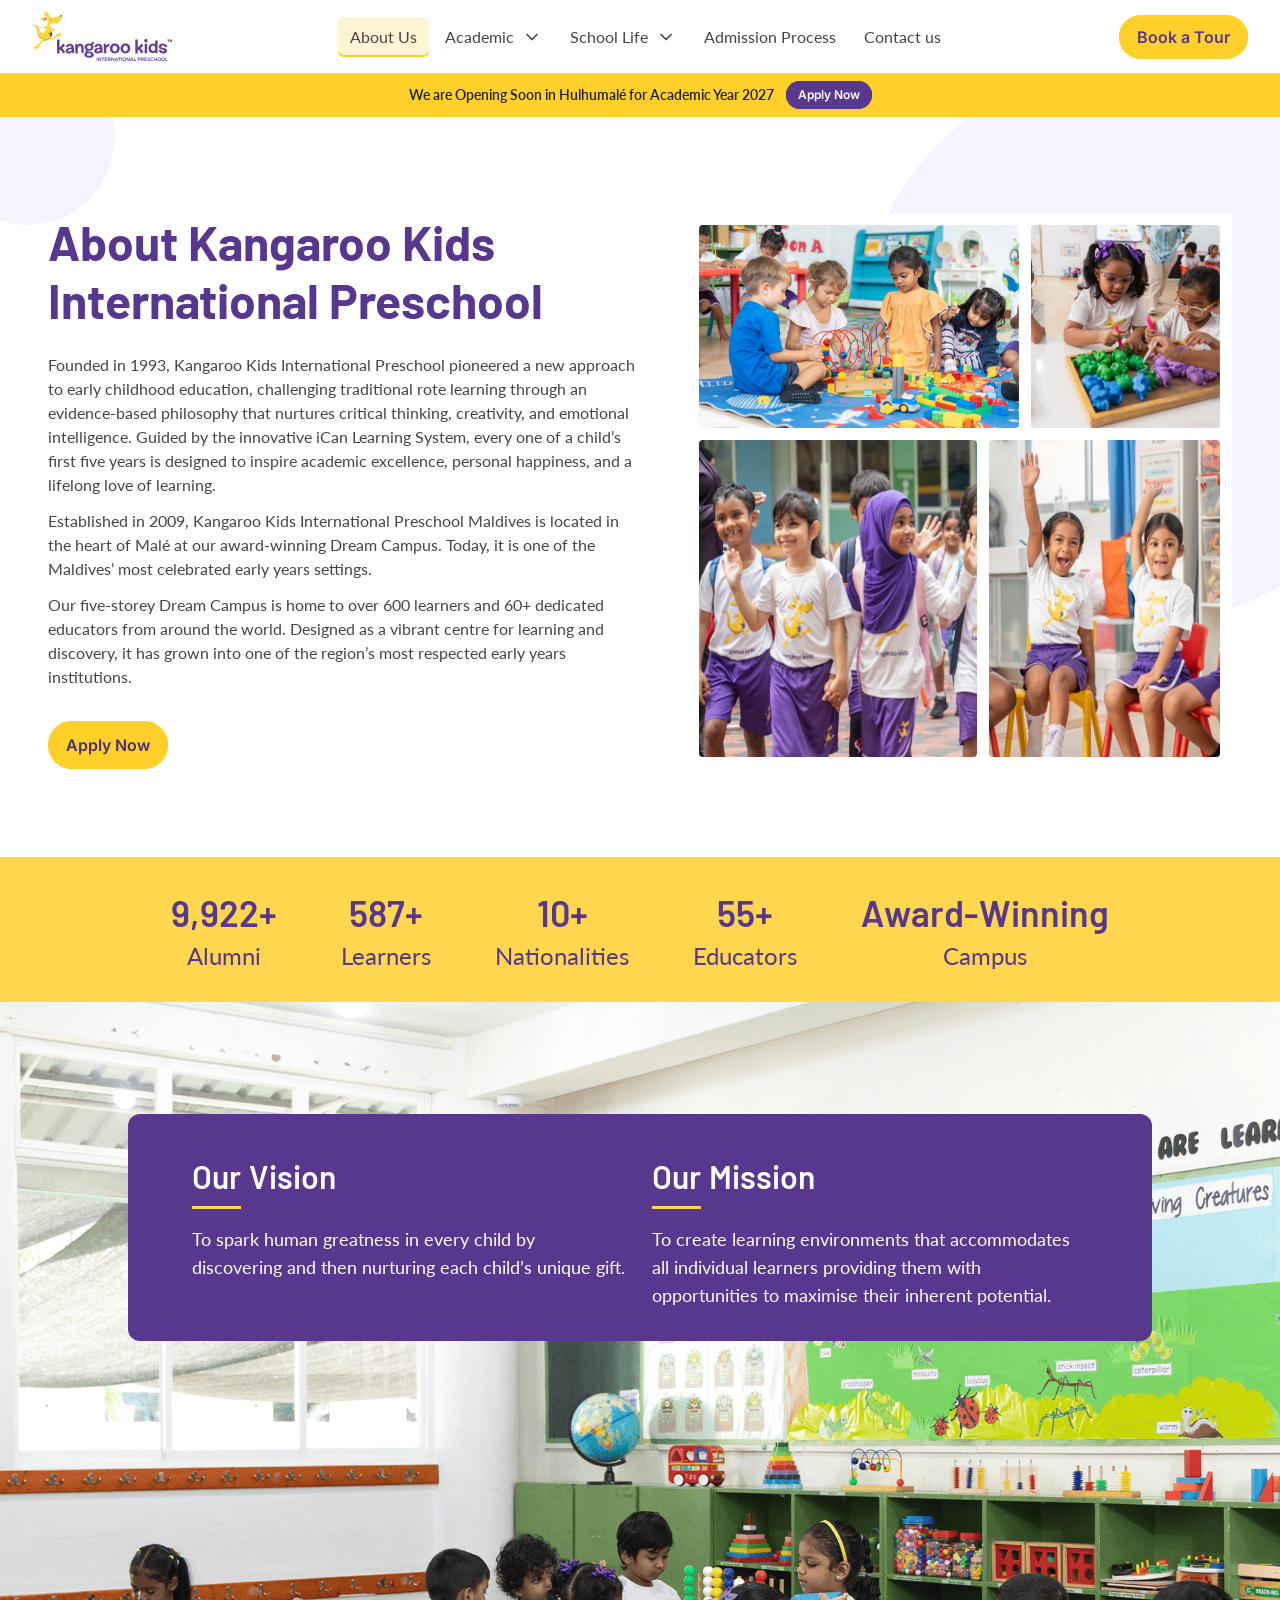
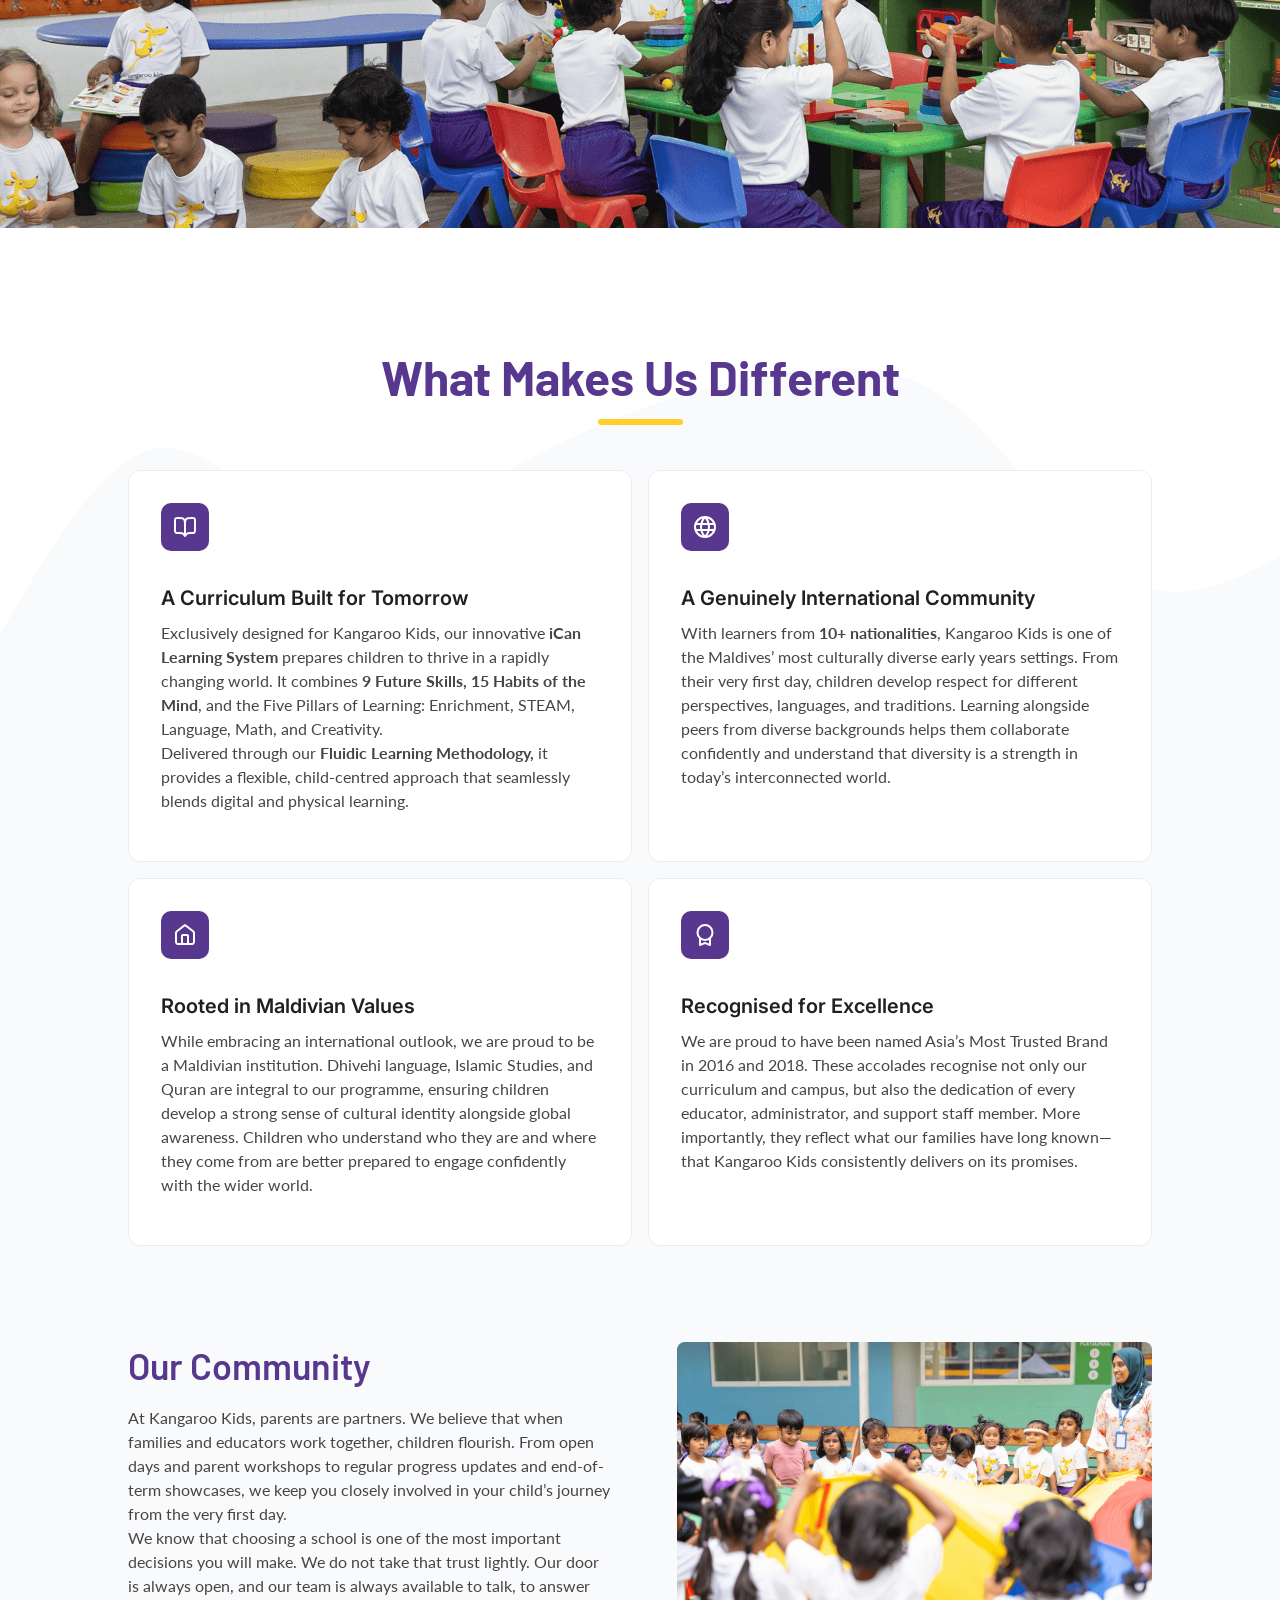
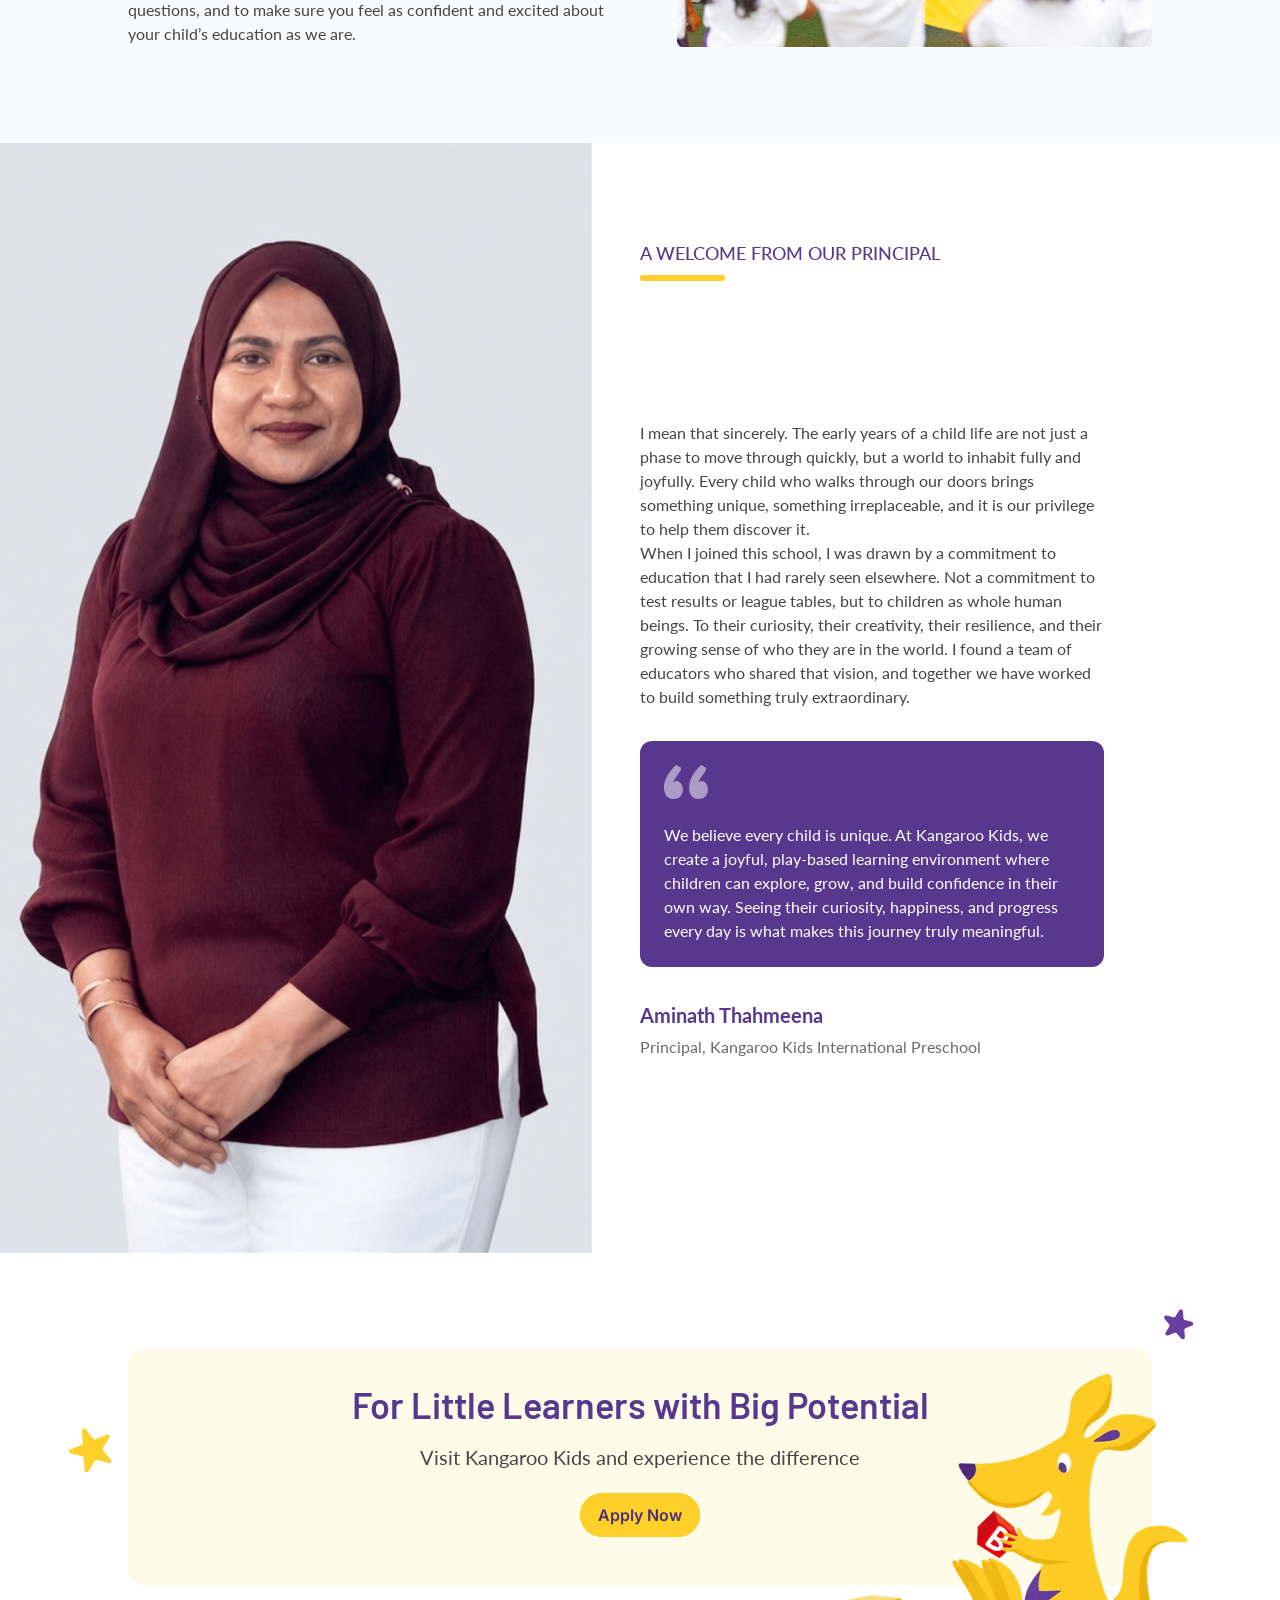
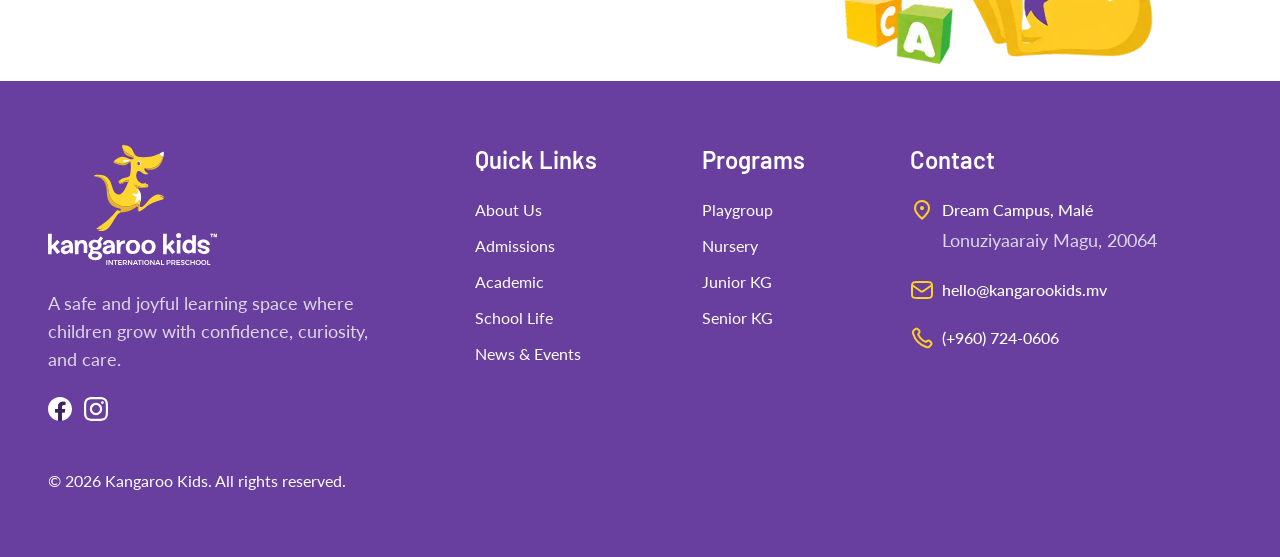
==== commit 11acd03a: "Add enrolment page, mobile/motion polish, slimmer navbar Co-Authored-By: Claude Sonnet 5.5 <noreply@" ====
--- a/about.html
+++ b/about.html
@@ -8,7 +8,7 @@
   <link rel="preconnect" href="https://fonts.googleapis.com" />
   <link rel="preconnect" href="https://fonts.gstatic.com" crossorigin />
   <link href="https://fonts.googleapis.com/css2?family=Barlow:wght@600;700&family=Inter:wght@400;500;600&family=Lato:ital,wght@0,400;0,700;0,900;1,400&display=swap" rel="stylesheet" />
-  <link rel="stylesheet" href="styles.css?v=32" />
+  <link rel="stylesheet" href="styles.css?v=33" />
 </head>
 <body>
 
--- a/styles.css
+++ b/styles.css
@@ -111,7 +111,7 @@
    Logo (composed of two vector groups, positioned as in Figma)
    ========================================================= */
 .logo { position: relative; display: block; overflow: hidden; flex-shrink: 0; }
-.logo--nav { width: 183px; height: 64px; }
+.logo--nav { width: 140px; height: 49px; }
 .logo--footer { width: 169px; height: 120px; }
 
 /* Absolutely-positioned layer that holds one vector of a composed graphic */
@@ -129,7 +129,7 @@
   align-items: center;
   justify-content: space-between;
   gap: 24px;
-  padding: 16px 32px 24px;
+  padding: 12px 32px;
   background: var(--neutral-05);
 }
 .navbar__left { display: flex; align-items: flex-end; gap: 24px; flex: 1; min-width: 0; }
